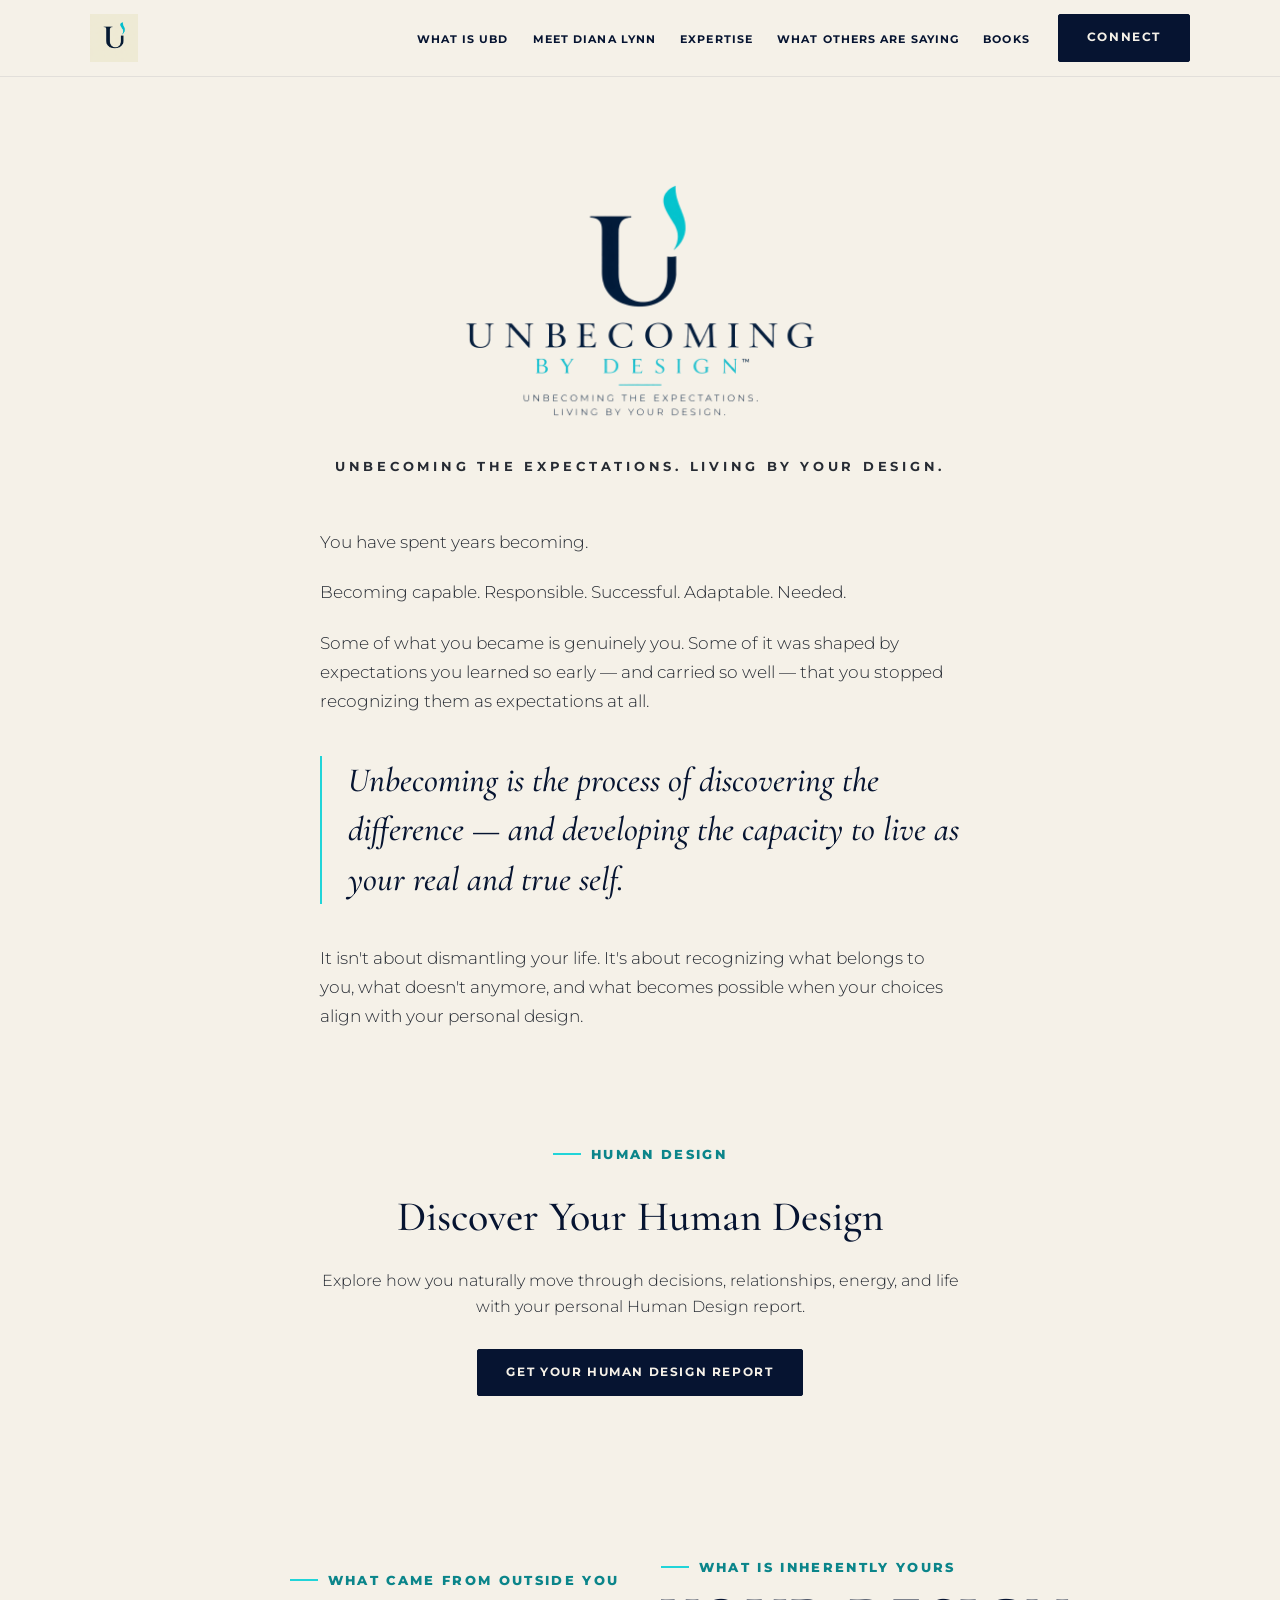
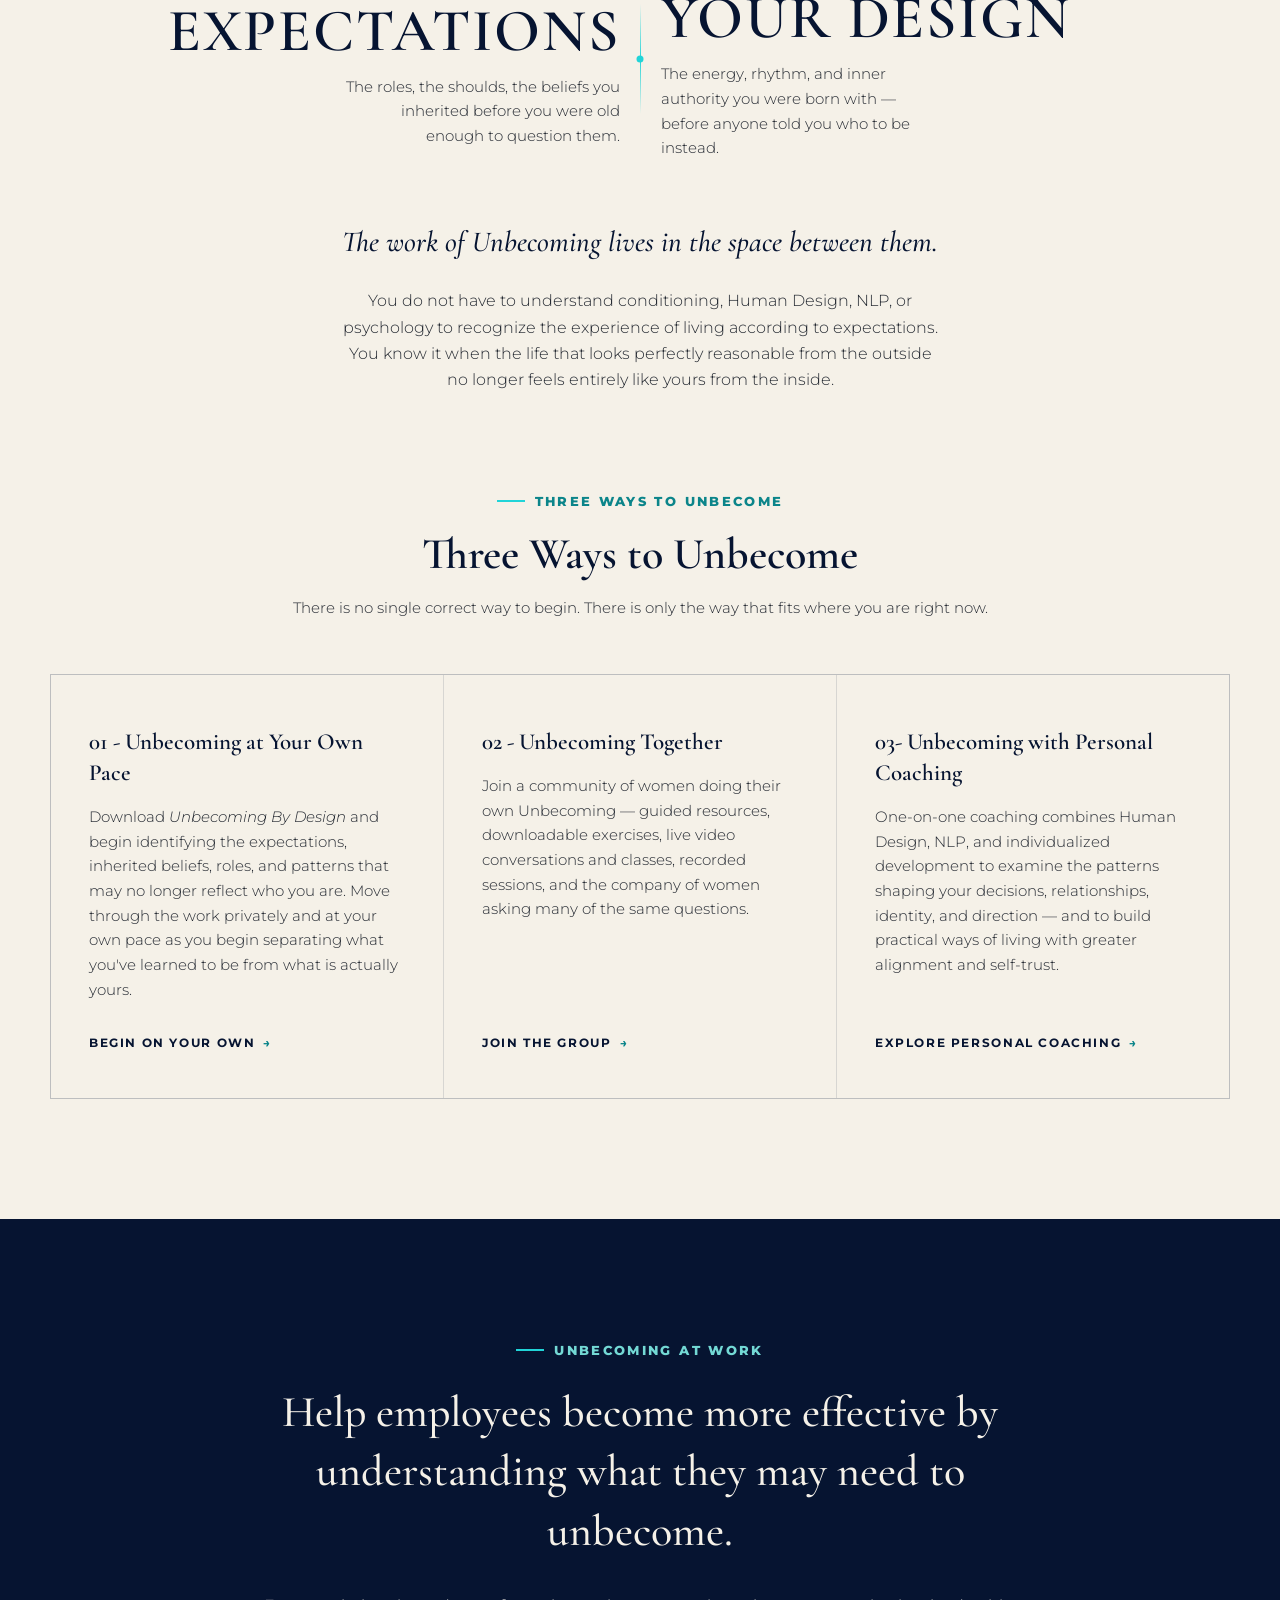
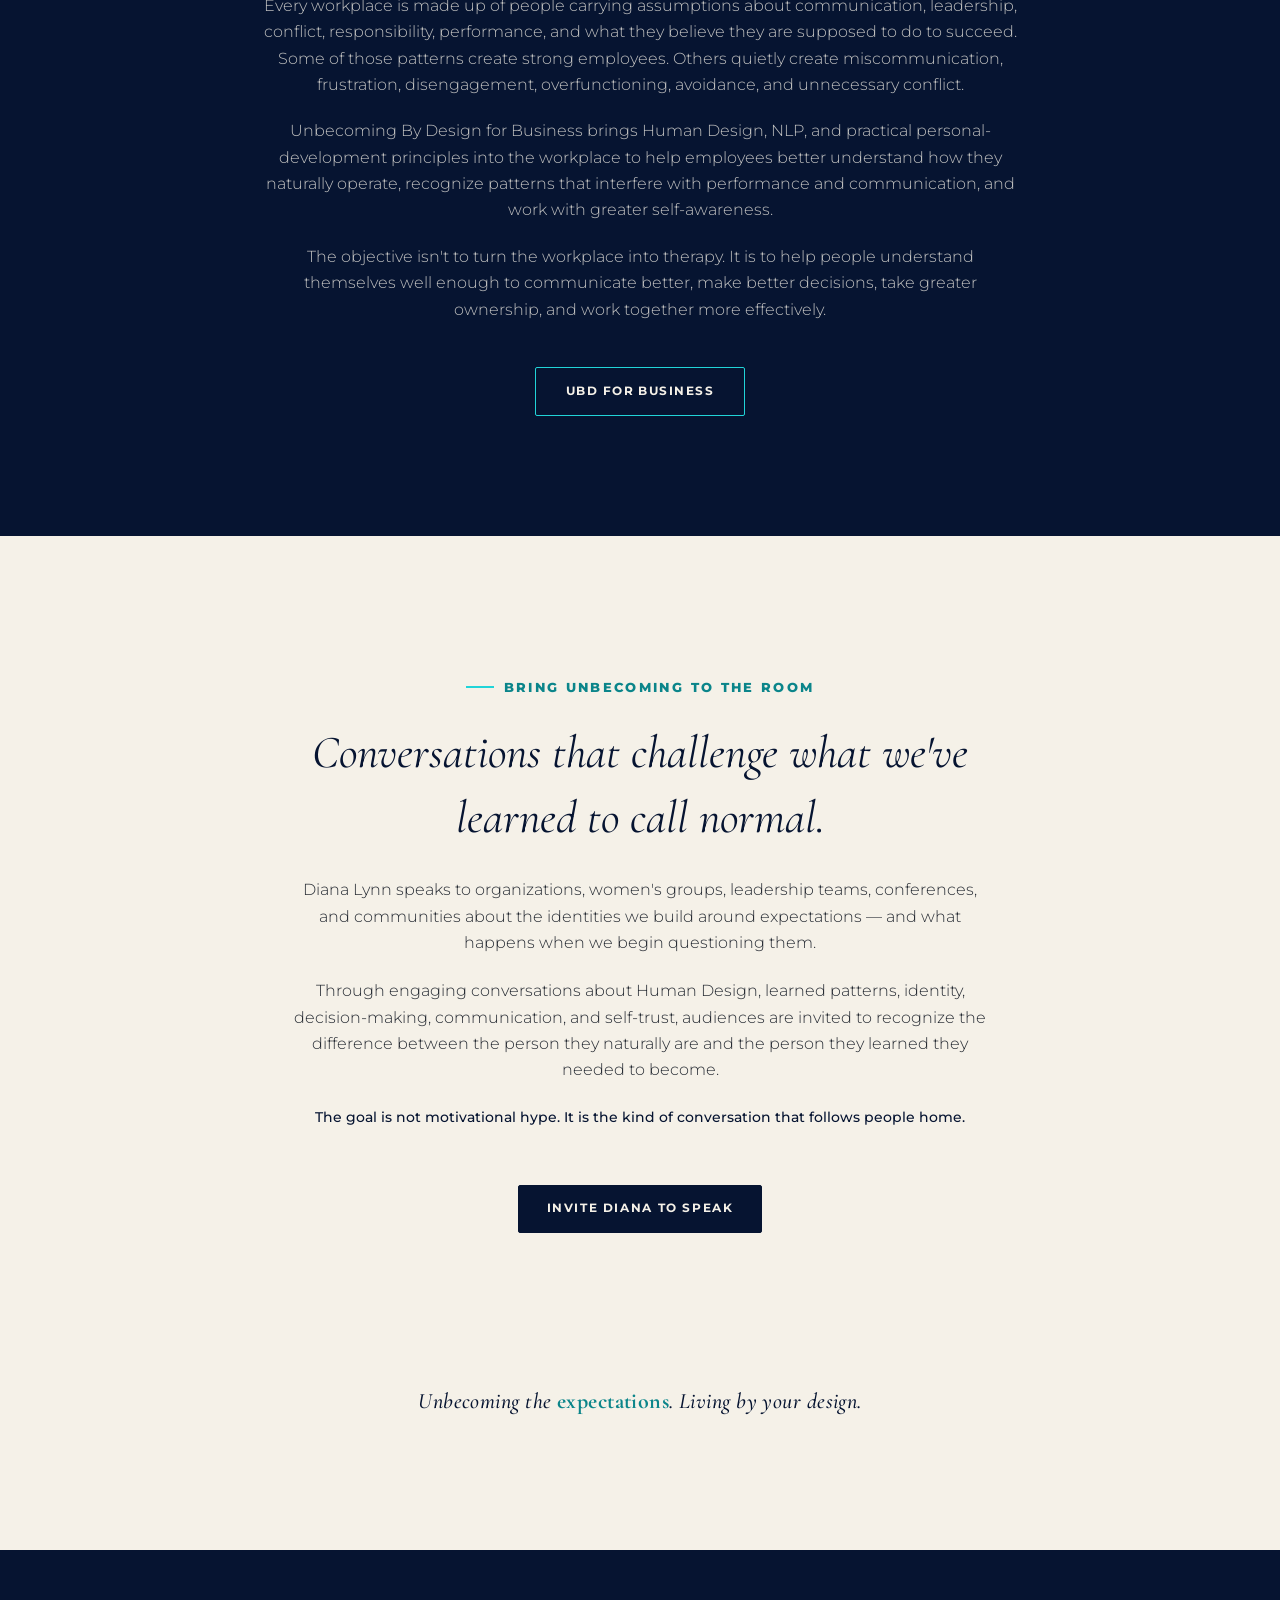
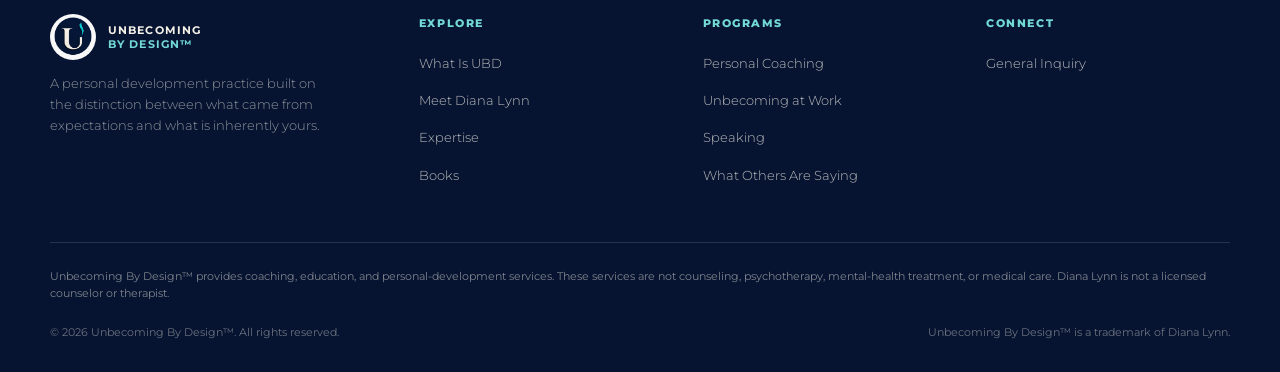
==== index.html @ a5076549 "Add Human Design report link to homepage" ====
<!DOCTYPE html>
<html lang="en">
<head>
<meta charset="UTF-8">
<meta name="viewport" content="width=device-width, initial-scale=1.0">
<title>Unbecoming By Design™ | Unbecoming the expectations. Living by your design.</title>
<meta name="description" content="Unbecoming By Design™ — personal development for women ready to distinguish what came from expectations and what is inherently theirs, through Human Design, NLP, and IFS-informed coaching with Diana Lynn.">
<link rel="preconnect" href="https://fonts.googleapis.com">
<link rel="preconnect" href="https://fonts.gstatic.com" crossorigin>
<link href="https://fonts.googleapis.com/css2?family=Montserrat:ital,wght@0,200;0,300;0,400;0,500;0,600;0,700;0,800;1,300;1,400&family=Cormorant+Garamond:ital,wght@0,300;0,400;0,500;0,600;1,400&display=swap" rel="stylesheet">
<link rel="icon" type="image/png" href="assets/UBDFAVICON02.png">
<link rel="stylesheet" href="assets/styles.css">
<style>
  .hero{padding:100px 40px 90px;text-align:center;}
  .hero-lockup{display:inline-block;margin-bottom:50px;}
  .hero-lockup img{width:clamp(240px,30vw,380px);margin:0 auto;}
  .hero-lockup .sub{
    margin-top:26px;font-size:12.5px;font-weight:700;letter-spacing:0.3em;
    text-transform:uppercase;color:var(--graphite);
  }
  .hero-copy{max-width:640px;margin:0 auto;text-align:left;}
  .hero-copy p{font-size:17px;font-weight:300;color:var(--graphite);margin-bottom:22px;}
  .hero-copy .emphasis{
    font-family:var(--serif);font-size:clamp(25px,3.4vw,34px);font-weight:500;font-style:italic;
    color:var(--navy);line-height:1.45;margin:40px 0;position:relative;
    padding-left:26px;border-left:2px solid var(--aqua);
  }

  .contrast{padding:90px 40px 40px;}
  .contrast-grid{
    max-width:var(--max);margin:0 auto;display:grid;
    grid-template-columns:1fr auto 1fr;align-items:center;
  }
  .contrast-col{padding:0 20px;}
  .contrast-col:first-child{text-align:right;}
  .contrast-col .eyebrow{margin-bottom:10px;}
  .contrast-col:first-child .eyebrow{justify-content:flex-end;}
  .contrast-col h3{
    font-family:var(--serif);font-size:clamp(34px,4.8vw,60px);font-weight:600;
    letter-spacing:0.03em;line-height:1;margin-bottom:14px;
  }
  .contrast-col p{font-size:14.5px;font-weight:300;color:var(--graphite);max-width:280px;}
  .contrast-col:first-child p{margin-left:auto;}
  .contrast-thread{
    width:1px;height:110px;background:linear-gradient(to bottom, transparent, var(--aqua), transparent);
    margin:0 auto;position:relative;transform:scaleY(0);transform-origin:center;
    transition:transform 1.1s cubic-bezier(.22,.9,.3,1);
  }
  .contrast-thread.in-view{transform:scaleY(1);}
  .contrast-thread::before{
    content:'';position:absolute;top:50%;left:50%;width:7px;height:7px;border-radius:50%;
    background:var(--aqua);transform:translate(-50%,-50%);opacity:0;transition:opacity .6s ease .8s;
  }
  .contrast-thread.in-view::before{opacity:1;}
  .bridge{max-width:600px;margin:56px auto 0;text-align:center;}
  .bridge p.lead{
    font-family:var(--serif);font-style:italic;font-size:clamp(22px,2.8vw,29px);font-weight:500;
    color:var(--navy);margin-bottom:22px;
  }
  .bridge p{font-size:15.5px;font-weight:300;color:var(--graphite);}

  .ways{padding:56px 40px 40px;}
  .cards{
    max-width:var(--max);margin:0 auto;display:grid;grid-template-columns:repeat(3,1fr);
    gap:1px;background:rgba(6,20,49,0.12);border:1px solid rgba(6,20,49,0.12);
  }
  .card{background:var(--ivory);padding:52px 38px 44px;display:flex;flex-direction:column;transition:background .4s ease;}
  .card:hover{background:#efe9dc;}
  .card .num{font-size:12px;font-weight:700;letter-spacing:0.14em;color:var(--aqua-text);margin-bottom:26px;}
  .card h3{font-family:var(--serif);font-size:23px;font-weight:600;margin-bottom:16px;line-height:1.35;}
  .card p{font-size:14.5px;font-weight:300;color:var(--graphite);margin-bottom:32px;flex-grow:1;}
  .card-cta{font-size:11.5px;font-weight:700;letter-spacing:0.14em;text-transform:uppercase;display:inline-flex;align-items:center;gap:8px;color:var(--navy);}
  .card-cta .arrow{transition:transform .3s ease;color:var(--aqua-text);}
  .card:hover .card-cta .arrow{transform:translateX(6px);}

  .feature{background:var(--navy);color:var(--ivory);padding:120px 40px;margin-top:100px;}
  .feature-inner{max-width:760px;margin:0 auto;text-align:center;}
  .feature .eyebrow{justify-content:center;margin-bottom:22px;color:var(--aqua-soft);}
  .feature h2{font-family:var(--serif);font-size:clamp(28px,4vw,44px);font-weight:500;line-height:1.35;margin-bottom:32px;}
  .feature p{font-size:15.5px;font-weight:300;color:rgba(245,241,232,0.78);margin-bottom:20px;}
  .feature .cta-line{margin-top:44px;}

  .speaking{padding:140px 40px 150px;text-align:center;}
  .speaking-inner{max-width:700px;margin:0 auto;}
  .speaking .eyebrow{justify-content:center;margin-bottom:22px;}
  .speaking h2{font-family:var(--serif);font-size:clamp(30px,4.4vw,46px);font-weight:400;font-style:italic;line-height:1.4;margin-bottom:28px;}
  .speaking p{font-size:15.5px;font-weight:300;color:var(--graphite);margin-bottom:22px;}
  .speaking .signature{margin-top:22px;font-size:14px;font-weight:500;color:var(--navy);}
  .speaking .btn-connect{margin-top:34px;display:inline-flex;}

  .closing{padding:0 40px 130px;text-align:center;}
  .closing p{
    font-family:var(--serif);font-style:italic;font-size:clamp(18px,2.2vw,22px);
    font-weight:500;letter-spacing:0.02em;color:var(--navy);
  }
  .closing p span{color:var(--aqua-text);font-weight:700;font-style:normal;}

  @media (max-width:760px){
    .hero{padding:64px 22px 54px;}
    .hero-lockup{margin-bottom:34px;}
    .hero-lockup img{width:min(78vw,300px);}
    .hero-lockup .sub{font-size:10.5px;letter-spacing:.2em;line-height:1.6;}
    .hero-copy{max-width:100%;}
    .hero-copy p{font-size:15.5px;}
    .hero-copy .emphasis{font-size:25px;margin:30px 0;padding-left:18px;}
    .contrast{padding:58px 22px 24px;}
    .contrast-grid{grid-template-columns:1fr;gap:30px;}
    .contrast-col,.contrast-col:first-child{text-align:center;padding:0;}
    .contrast-col:first-child .eyebrow,.contrast-col .eyebrow{justify-content:center;}
    .contrast-col p,.contrast-col:first-child p{margin-left:auto;margin-right:auto;}
    .contrast-thread{display:none;}
    .bridge{margin-top:36px;}
    .ways{padding:48px 20px 20px;}
    .cards{grid-template-columns:1fr;gap:1px;}
    .card{padding:38px 26px 34px;}
    .card h3{font-size:22px;}
    .feature{padding:72px 24px;margin-top:62px;}
    .speaking{padding:76px 24px 86px;}
    .closing{padding:0 24px 80px;}
  }
</style>
</head>
<body>

<header class="site">
  <div class="nav-inner">
    <a href="index.html" class="brandmark" aria-label="Unbecoming By Design home">
      <img src="assets/ULOGO05.png" alt="Unbecoming By Design™">
    </a>
    <nav class="primary" aria-label="Primary">
      <ul>
        <li><a href="whatisUBD.html" data-page="whatisUBD.html">What Is UBD</a></li>
        <li><a href="meetdianalynn.html" data-page="meetdianalynn.html">Meet Diana Lynn</a></li>
        <li><a href="expertise.html" data-page="expertise.html">Expertise</a></li>
        <li><a href="whatothersaresaying.html" data-page="whatothersaresaying.html">What Others Are Saying</a></li>
        <li><a href="books.html" data-page="books.html">Books</a></li>
      </ul>
      <a href="connect.html?type=General" class="btn-connect">Connect</a>
    </nav>
    <button class="menu-toggle" aria-label="Open menu"><span></span><span></span><span></span></button>
  </div>
</header>

<main>

  <section class="hero">
    <div class="hero-lockup">
      <img src="assets/UBDTOP001.png" alt="Unbecoming By Design™">
      <div class="sub">Unbecoming the expectations. Living by your design.</div>
    </div>

    <div class="hero-copy reveal">
      <p>You have spent years becoming.</p>
      <p>Becoming capable. Responsible. Successful. Adaptable. Needed.</p>
      <p>Some of what you became is genuinely you. Some of it was shaped by expectations you learned so early — and carried so well — that you stopped recognizing them as expectations at all.</p>
      <p class="emphasis">Unbecoming is the process of discovering the difference — and developing the capacity to live as your real and true self.</p>
      <p>It isn't about dismantling your life. It's about recognizing what belongs to you, what doesn't anymore, and what becomes possible when your choices align with your personal design.</p>
    </div>
  </section>

  <section class="hd-invite reveal" style="max-width:860px;margin:0 auto 70px;padding:0 40px;text-align:center;">
    <span class="eyebrow" style="justify-content:center;margin-bottom:16px;">Human Design</span>
    <h2 style="font-family:var(--serif);font-size:clamp(28px,4vw,42px);font-weight:500;margin-bottom:16px;">Discover Your Human Design</h2>
    <p style="max-width:650px;margin:0 auto 28px;font-size:15.5px;font-weight:300;color:var(--graphite);">Explore how you naturally move through decisions, relationships, energy, and life with your personal Human Design report.</p>
    <a href="humandesign.html" class="btn-connect">Get Your Human Design Report</a>
  </section>

  <section class="contrast" id="what-is-ubd">
    <div class="contrast-grid">
      <div class="contrast-col reveal">
        <span class="eyebrow">What came from outside you</span>
        <h3>EXPECTATIONS</h3>
        <p>The roles, the shoulds, the beliefs you inherited before you were old enough to question them.</p>
      </div>
      <div class="contrast-thread" id="thread"></div>
      <div class="contrast-col reveal">
        <span class="eyebrow">What is inherently yours</span>
        <h3>YOUR DESIGN</h3>
        <p>The energy, rhythm, and inner authority you were born with — before anyone told you who to be instead.</p>
      </div>
    </div>

    <div class="bridge reveal">
      <p class="lead">The work of Unbecoming lives in the space between them.</p>
      <p>You do not have to understand conditioning, Human Design, NLP, or psychology to recognize the experience of living according to expectations. You know it when the life that looks perfectly reasonable from the outside no longer feels entirely like yours from the inside.</p>
    </div>
  </section>

  <section class="ways" id="ways">
    <div class="section-head reveal">
      <span class="eyebrow" style="justify-content:center;margin-bottom:16px;">Three Ways to Unbecome</span>
      <h2>Three Ways to Unbecome</h2>
      <p>There is no single correct way to begin. There is only the way that fits where you are right now.</p>
    </div>

    <div class="cards reveal">
      <div class="card">
        <h3>01 - Unbecoming at Your Own Pace</h3>
        <p>Download <em>Unbecoming By Design</em> and begin identifying the expectations, inherited beliefs, roles, and patterns that may no longer reflect who you are. Move through the work privately and at your own pace as you begin separating what you've learned to be from what is actually yours.</p>
        <a href="connect.html?type=Personal&interest=01%20-%20Unbecome%20at%20Your%20Own%20Pace" class="card-cta">Begin On Your Own <span class="arrow">→</span></a>
      </div>
      <div class="card">
        <h3>02 - Unbecoming Together</h3>
        <p>Join a community of women doing their own Unbecoming — guided resources, downloadable exercises, live video conversations and classes, recorded sessions, and the company of women asking many of the same questions.</p>
        <a href="connect.html?type=Personal&interest=02%20-%20Unbecome%20Together" class="card-cta">Join The Group <span class="arrow">→</span></a>
      </div>
      <div class="card">
        <h3>03- Unbecoming with Personal Coaching</h3>
        <p>One-on-one coaching combines Human Design, NLP, and individualized development to examine the patterns shaping your decisions, relationships, identity, and direction — and to build practical ways of living with greater alignment and self-trust.</p>
        <a href="connect.html?type=Personal&interest=03%20-%20Unbecome%20with%20Personal%20Coaching" class="card-cta">Explore Personal Coaching <span class="arrow">→</span></a>
      </div>
    </div>
  </section>

  <section class="feature" id="business" style="margin-top:80px;">
    <div class="feature-inner reveal">
      <span class="eyebrow">Unbecoming At Work</span>
      <h2>Help employees become more effective by understanding what they may need to unbecome.</h2>
      <p>Every workplace is made up of people carrying assumptions about communication, leadership, conflict, responsibility, performance, and what they believe they are supposed to do to succeed. Some of those patterns create strong employees. Others quietly create miscommunication, frustration, disengagement, overfunctioning, avoidance, and unnecessary conflict.</p>
      <p>Unbecoming By Design for Business brings Human Design, NLP, and practical personal-development principles into the workplace to help employees better understand how they naturally operate, recognize patterns that interfere with performance and communication, and work with greater self-awareness.</p>
      <p>The objective isn't to turn the workplace into therapy. It is to help people understand themselves well enough to communicate better, make better decisions, take greater ownership, and work together more effectively.</p>
      <div class="cta-line">
        <a href="unbecomingatwork.html" class="btn-outline">UBD For Business</a>
      </div>
    </div>
  </section>

  <section class="speaking" id="speaking">
    <div class="speaking-inner reveal">
      <span class="eyebrow">Bring Unbecoming To The Room</span>
      <h2>Conversations that challenge what we've learned to call normal.</h2>
      <p>Diana Lynn speaks to organizations, women's groups, leadership teams, conferences, and communities about the identities we build around expectations — and what happens when we begin questioning them.</p>
      <p>Through engaging conversations about Human Design, learned patterns, identity, decision-making, communication, and self-trust, audiences are invited to recognize the difference between the person they naturally are and the person they learned they needed to become.</p>
      <p class="signature">The goal is not motivational hype. It is the kind of conversation that follows people home.</p>
      <a href="connect.html?type=Speaking&interest=Unbecoming%20Speaking%20Engagements" class="btn-connect">Invite Diana To Speak</a>
    </div>
  </section>

  <div class="closing reveal">
    <p>Unbecoming the <span>expectations</span>. Living by your design.</p>
  </div>

</main>

<footer class="site">
  <div class="footer-inner">
    <div>
      <div class="footer-brand-mark">
        <img src="assets/UBDFAVICON02.png" alt="">
        <span class="type">UNBECOMING<br><span class="accent">BY DESIGN™</span></span>
      </div>
      <p class="footer-tagline">A personal development practice built on the distinction between what came from expectations and what is inherently yours.</p>
    </div>
    <div class="footer-col">
      <h4>Explore</h4>
      <ul>
        <li><a href="whatisUBD.html">What Is UBD</a></li>
        <li><a href="meetdianalynn.html">Meet Diana Lynn</a></li>
        <li><a href="expertise.html">Expertise</a></li>
        <li><a href="books.html">Books</a></li>
      </ul>
    </div>
    <div class="footer-col">
      <h4>Programs</h4>
      <ul>
        <li><a href="connect.html?type=Personal&interest=03%20-%20Unbecome%20with%20Personal%20Coaching">Personal Coaching</a></li>
        <li><a href="unbecomingatwork.html">Unbecoming at Work</a></li>
        <li><a href="connect.html?type=Speaking&interest=Unbecoming%20Speaking%20Engagements">Speaking</a></li>
        <li><a href="whatothersaresaying.html">What Others Are Saying</a></li>
      </ul>
    </div>
    <div class="footer-col">
      <h4>Connect</h4>
      <ul>
        <li><a href="connect.html?type=General">General Inquiry</a></li>
      </ul>
    </div>
  </div>
  <div class="disclaimer">
    Unbecoming By Design™ provides coaching, education, and personal-development services. These services are not counseling, psychotherapy, mental-health treatment, or medical care. Diana Lynn is not a licensed counselor or therapist.
  </div>
  <div class="footer-bottom">
    <span>© 2026 Unbecoming By Design™. All rights reserved.</span>
    <span>Unbecoming By Design™ is a trademark of Diana Lynn.</span>
  </div>
</footer>

<script src="assets/site.js"></script>
</body>
</html>
---- assets/styles.css ----
:root{
  --ivory:#F5F1E8;
  --navy:#061431;
  --aqua:#21D4D8;
  --aqua-soft:#73D9D5;
  --aqua-text:#0B858A;
  --purple:#FF06FE;
  --graphite:#262B33;
  --white:#FFFFFF;
  --sans:'Montserrat',sans-serif;
  --serif:'Cormorant Garamond',Georgia,serif;
  --max:1180px;
}
*{box-sizing:border-box;margin:0;padding:0}
html{scroll-behavior:smooth}
body{background:var(--ivory);color:var(--navy);font-family:var(--sans);font-weight:400;line-height:1.7;-webkit-font-smoothing:antialiased;overflow-x:hidden}
a{color:inherit;text-decoration:none}
ul{list-style:none}
img{max-width:100%;display:block}
button,input,select,textarea{font:inherit}
::selection{background:var(--aqua);color:var(--navy)}
a:focus-visible,button:focus-visible,input:focus-visible,select:focus-visible,textarea:focus-visible{outline:2px solid var(--aqua);outline-offset:3px}

/* Header */
header.site{position:sticky;top:0;z-index:100;background:rgba(245,241,232,.94);backdrop-filter:blur(10px);border-bottom:1px solid rgba(6,20,49,.08)}
.nav-inner{max-width:var(--max);margin:0 auto;padding:14px 40px;display:flex;align-items:center;justify-content:space-between;gap:26px}
.brandmark{display:inline-flex;align-items:center;flex:0 0 auto}
.brandmark img{width:48px;height:48px;object-fit:contain}
.brandmark .type{font-size:10px;font-weight:700;letter-spacing:.12em;line-height:1.35;color:var(--navy)}
.brandmark .accent{color:var(--aqua-text)}
nav.primary{display:flex;align-items:center;gap:28px;margin-left:auto}
nav.primary ul{display:flex;align-items:center;gap:24px}
nav.primary ul a{font-size:11px;font-weight:700;letter-spacing:.1em;text-transform:uppercase;position:relative;padding:6px 0;color:var(--navy)}
nav.primary ul a::after{content:'';position:absolute;left:0;bottom:0;width:0;height:1px;background:var(--aqua-text);transition:width .25s ease}
nav.primary ul a:hover::after,nav.primary ul a.active::after{width:100%}
.btn-connect,.submit-btn{display:inline-flex;align-items:center;justify-content:center;text-align:center;background:var(--navy);color:var(--ivory);border:1px solid var(--navy);font-size:11.5px;font-weight:700;letter-spacing:.14em;text-transform:uppercase;padding:13px 28px;min-height:46px;border-radius:2px;white-space:nowrap;transition:background .25s ease,color .25s ease,border-color .25s ease}
.btn-connect:hover,.submit-btn:hover{background:var(--ivory);color:var(--navy)}
.menu-toggle{display:none;flex-direction:column;gap:5px;background:none;border:0;cursor:pointer;padding:8px}
.menu-toggle span{width:24px;height:1px;background:var(--navy)}

/* Shared page structure */
main{min-height:60vh}
section{padding:90px 40px}
.page-hero{max-width:900px;margin:0 auto;padding:92px 40px 64px;text-align:center}
.page-hero h1{font-family:var(--serif);font-size:clamp(34px,5vw,58px);font-weight:500;line-height:1.15;color:var(--navy);margin-top:14px}
.lede{max-width:680px;margin:22px auto 0;font-size:16px;font-weight:300;color:var(--graphite)}
.eyebrow{display:flex;align-items:center;gap:10px;font-family:var(--sans);font-size:13px;font-weight:800;letter-spacing:.18em;text-transform:uppercase;color:var(--aqua-text)}
.eyebrow::before{content:'';display:inline-block;width:28px;height:2px;background:var(--aqua)}
.section-head{max-width:720px;margin:0 auto 54px;text-align:center}
.section-head .eyebrow{justify-content:center;margin-bottom:14px}
.section-head h2{font-family:var(--serif);font-size:clamp(30px,4vw,44px);font-weight:600;line-height:1.2;color:var(--navy);margin-bottom:14px}
.section-head p{font-size:15px;font-weight:300;color:var(--graphite)}
.pull-quote{max-width:780px;margin:0 auto;padding:30px 36px;border-left:2px solid var(--aqua);font-family:var(--serif);font-size:clamp(24px,3vw,34px);font-style:italic;line-height:1.4;color:var(--navy);text-align:center}
.pull-quote .mark{color:var(--aqua-text);font-weight:600}
.btn-outline-navy,.btn-outline{display:inline-flex;align-items:center;justify-content:center;text-align:center;border:1px solid var(--navy);color:var(--navy);background:transparent;font-size:11.5px;font-weight:700;letter-spacing:.13em;text-transform:uppercase;padding:14px 30px;border-radius:2px;transition:background .25s ease,color .25s ease,border-color .25s ease}
.btn-outline-navy:hover{background:var(--navy);color:var(--ivory)}
.btn-outline{border-color:var(--aqua);color:var(--ivory)}
.btn-outline:hover{background:var(--aqua);color:var(--navy)}
.reveal{opacity:0;transform:translateY(16px);transition:opacity .7s ease,transform .7s ease}
.reveal.in-view{opacity:1;transform:none}

/* Footer */
footer.site{background:var(--navy);color:rgba(245,241,232,.76);padding:64px 40px 30px}
.footer-inner{max-width:var(--max);margin:0 auto;display:grid;grid-template-columns:1.35fr 1fr 1fr 1fr;gap:40px;padding-bottom:44px;border-bottom:1px solid rgba(245,241,232,.14)}
.footer-brand-mark{display:flex;align-items:center;gap:12px;color:var(--ivory);font-size:11px;font-weight:700;letter-spacing:.1em;line-height:1.35}
.footer-brand-mark img{width:46px;height:46px;object-fit:contain;border-radius:50%}
.footer-brand-mark .accent{color:var(--aqua-soft)}
.footer-tagline{margin-top:14px;max-width:280px;font-size:12.5px;font-weight:300;color:rgba(245,241,232,.58);line-height:1.65}
.footer-col h4{font-size:11px;font-weight:800;letter-spacing:.14em;text-transform:uppercase;color:var(--aqua-soft);margin-bottom:16px}
.footer-col li{margin-bottom:10px}
.footer-col a{font-size:13px;font-weight:300;color:rgba(245,241,232,.76)}
.footer-col a:hover{color:var(--aqua-soft)}
.disclaimer{max-width:var(--max);margin:26px auto 0;padding-top:0;font-size:10.5px;line-height:1.6;color:rgba(245,241,232,.5)}
.footer-bottom{max-width:var(--max);margin:22px auto 0;display:flex;justify-content:space-between;gap:20px;flex-wrap:wrap;font-size:10.5px;color:rgba(245,241,232,.42)}

/* Mobile */
@media (max-width:980px){
  .nav-inner{padding:12px 24px}
  .brandmark img{width:44px;height:44px}
  nav.primary ul{display:none}
  .menu-toggle{display:flex}
  nav.primary{gap:12px}
  .footer-inner{grid-template-columns:1fr 1fr}
}
@media (max-width:700px){
  section{padding:62px 20px}
  .nav-inner{padding:10px 16px;gap:10px}
  .brandmark img{width:40px;height:40px}
  nav.primary{gap:8px}
  nav.primary>.btn-connect{padding:10px 14px;min-height:40px;font-size:10px;letter-spacing:.1em}
  .menu-toggle{padding:7px}
  .menu-toggle span{width:22px}
  .page-hero{padding:62px 20px 40px}
  .page-hero h1{font-size:clamp(30px,10vw,42px)}
  .lede{font-size:15px}
  .section-head{margin-bottom:38px}
  .section-head h2{font-size:clamp(28px,9vw,38px)}
  .pull-quote{padding:24px 18px;font-size:clamp(22px,7vw,29px)}
  .footer-inner{grid-template-columns:1fr;gap:28px}
  footer.site{padding:52px 20px 26px}
  .footer-bottom{flex-direction:column}
  .eyebrow{font-size:11.5px;letter-spacing:.12em}
  .btn-connect,.btn-outline-navy,.btn-outline,.submit-btn{min-height:44px}
}
@media (max-width:420px){
  nav.primary>.btn-connect{display:none}
  .page-hero h1{font-size:30px}
}
@media (prefers-reduced-motion:reduce){*{scroll-behavior:auto!important;transition:none!important}.reveal{opacity:1;transform:none}}
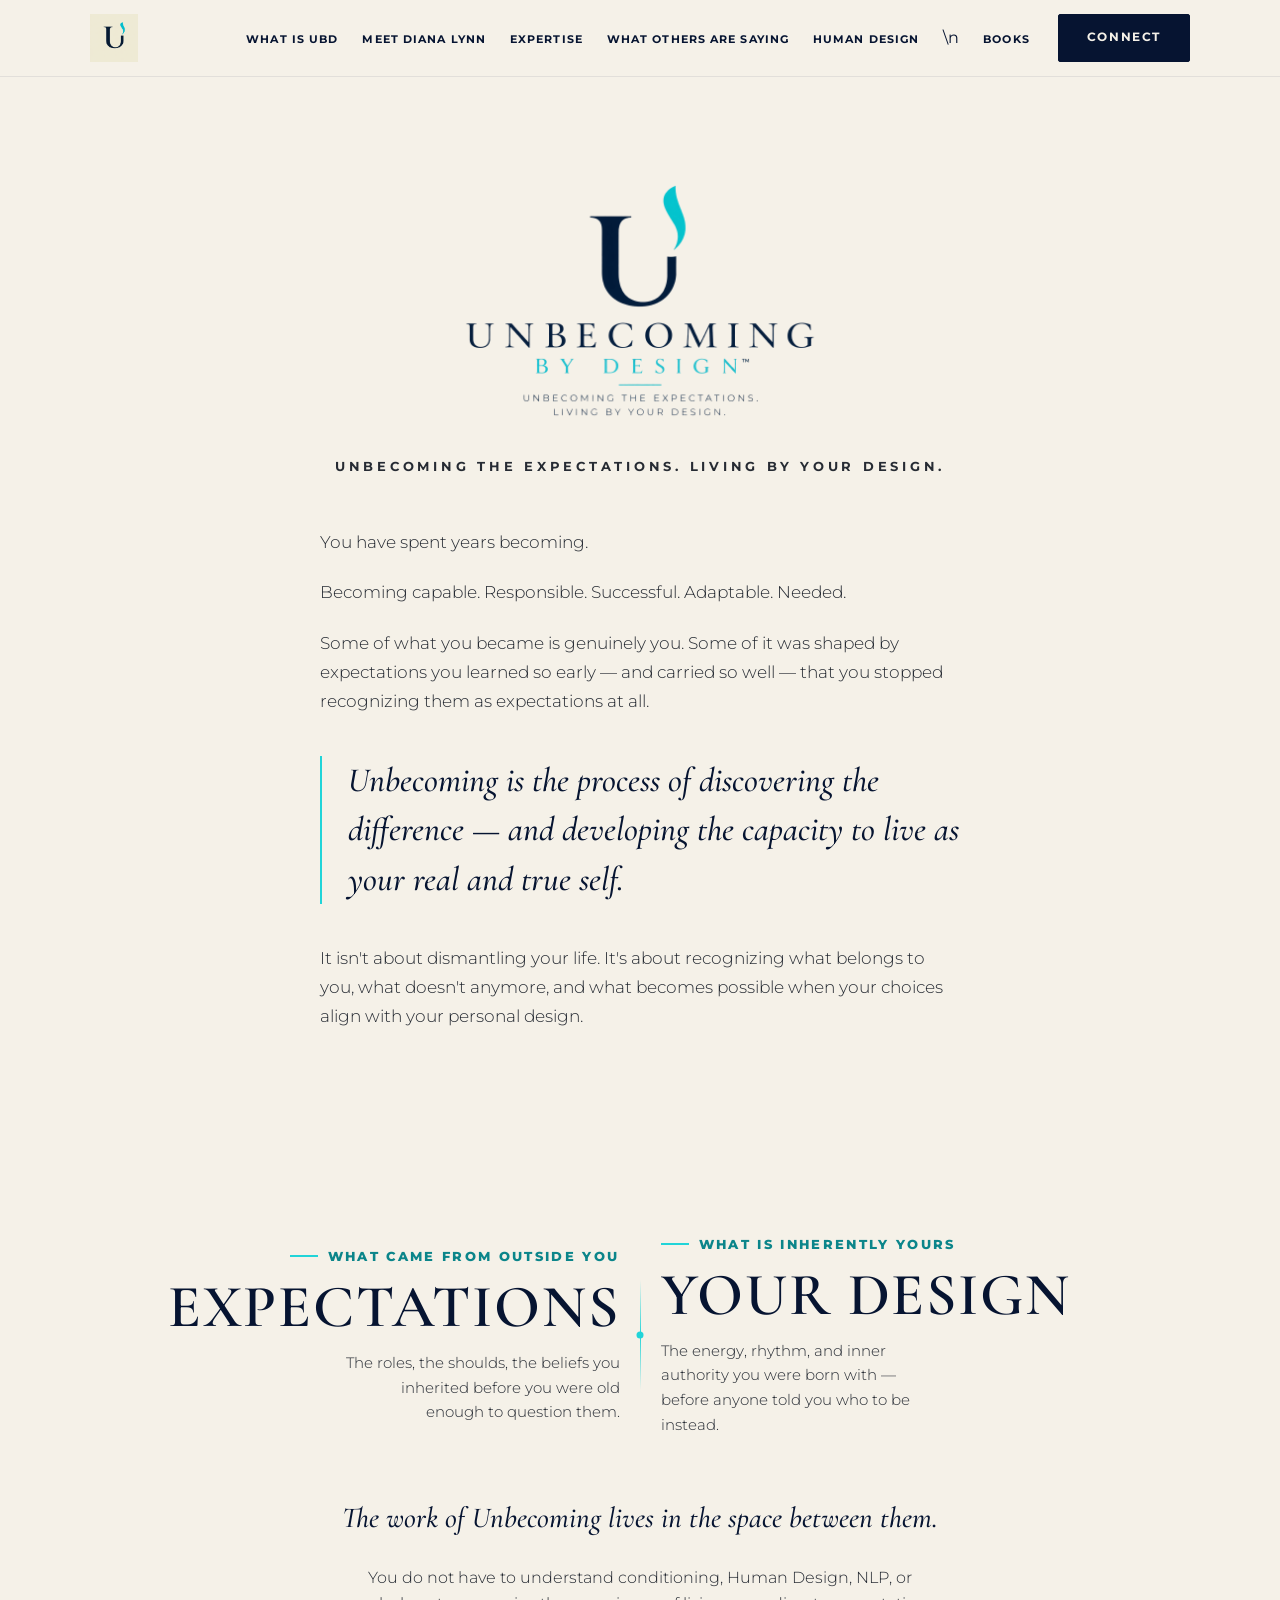
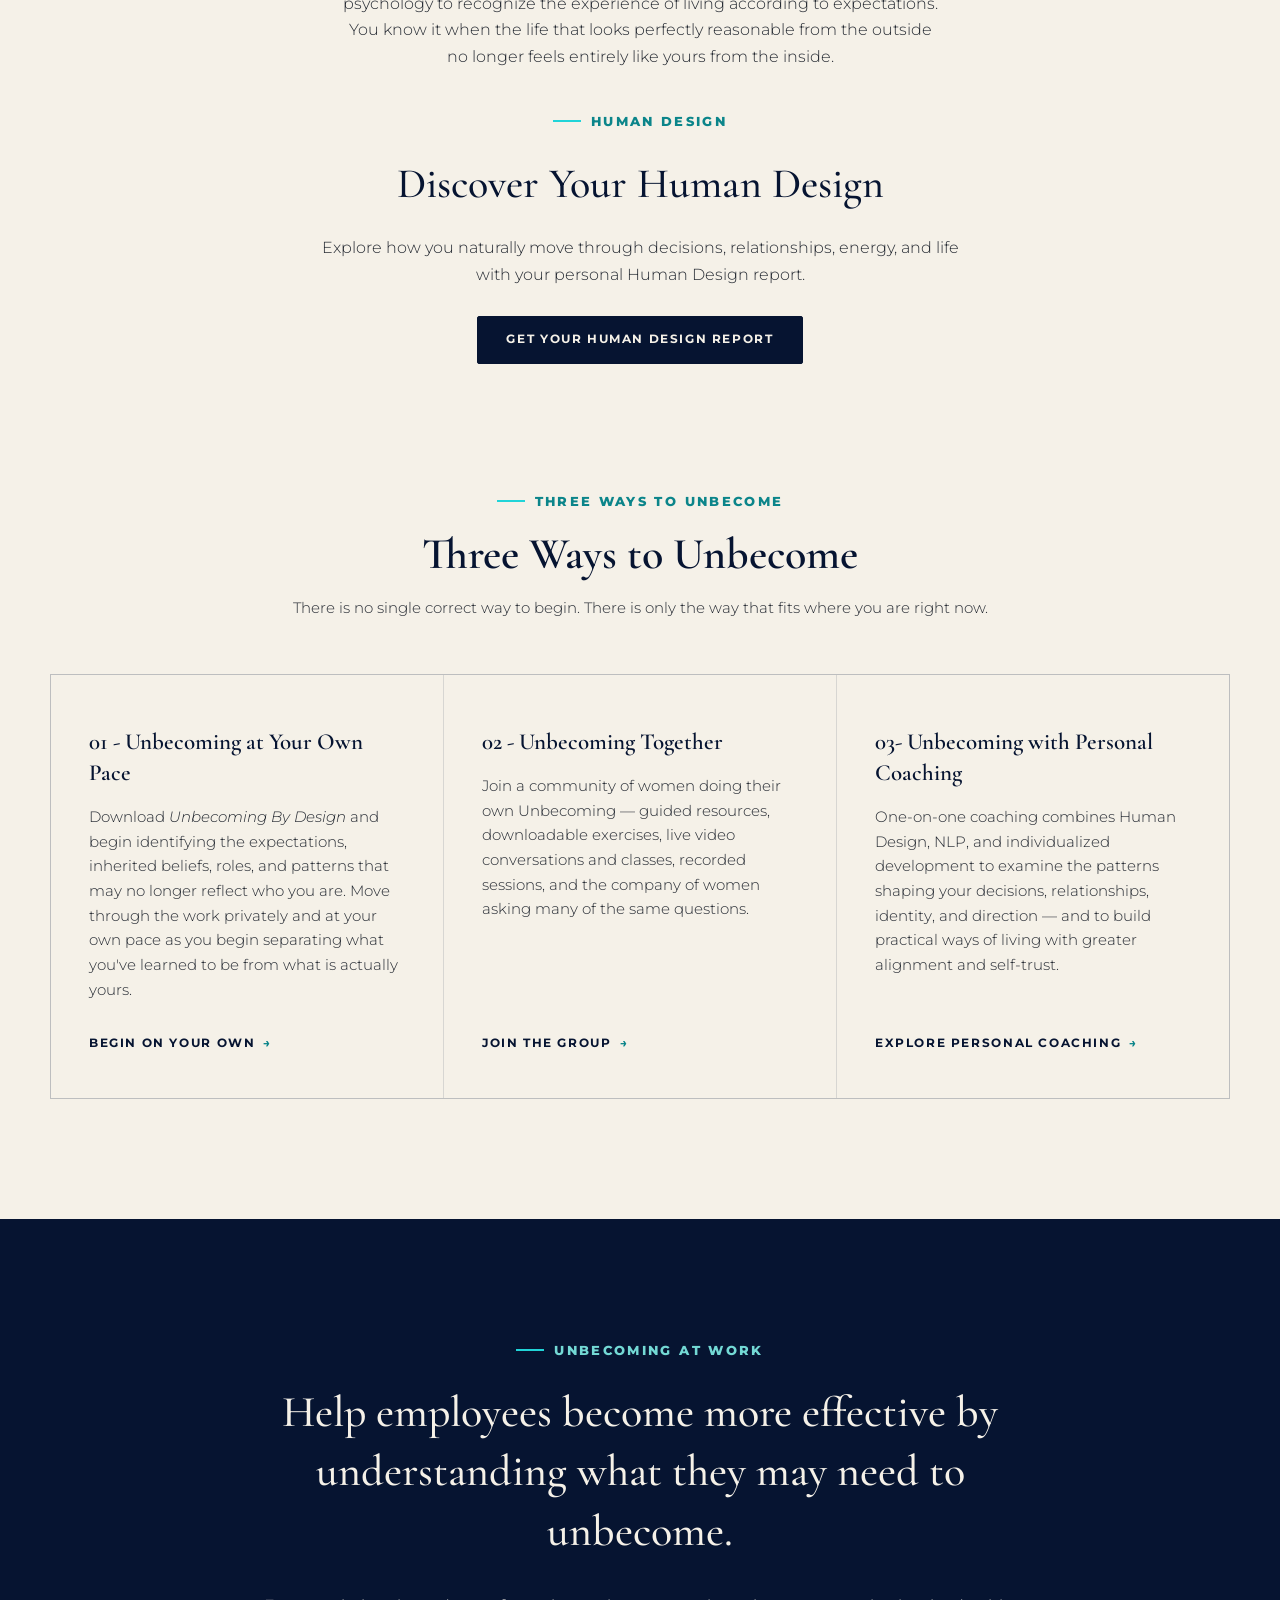
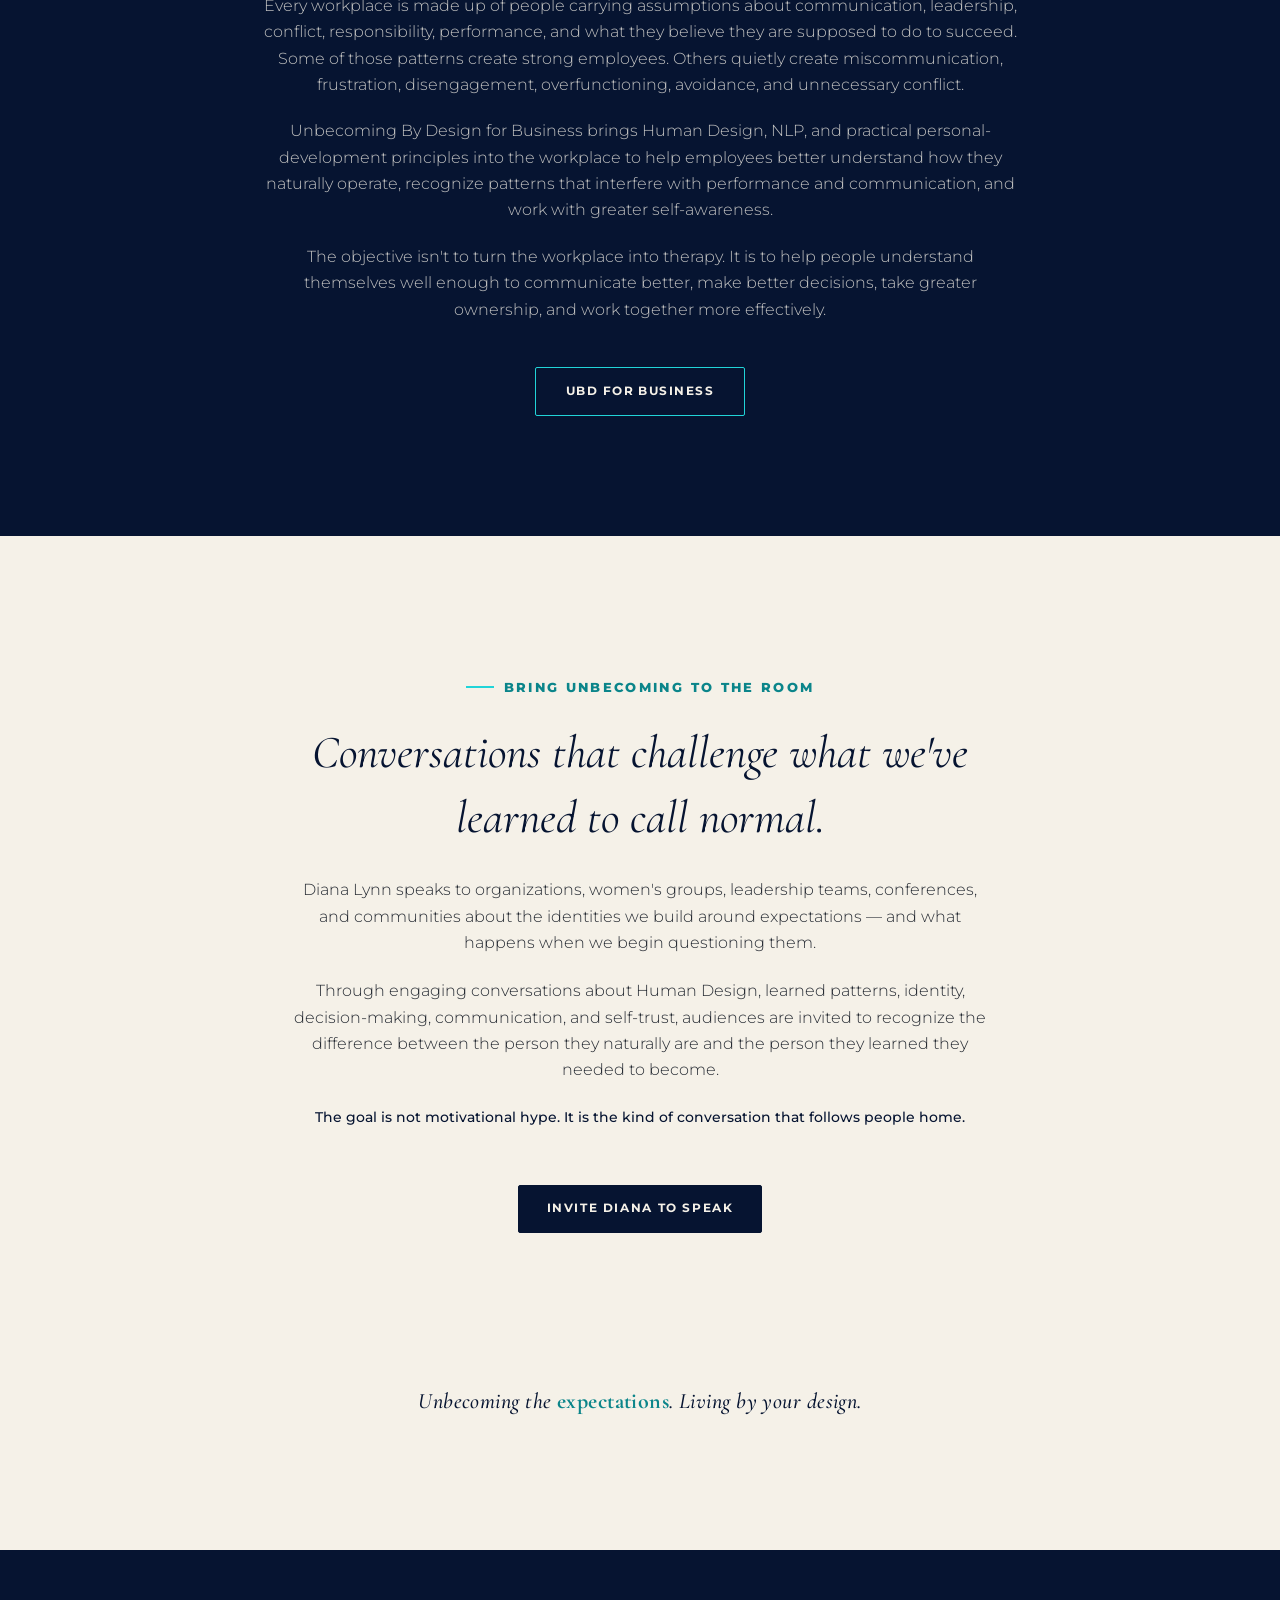
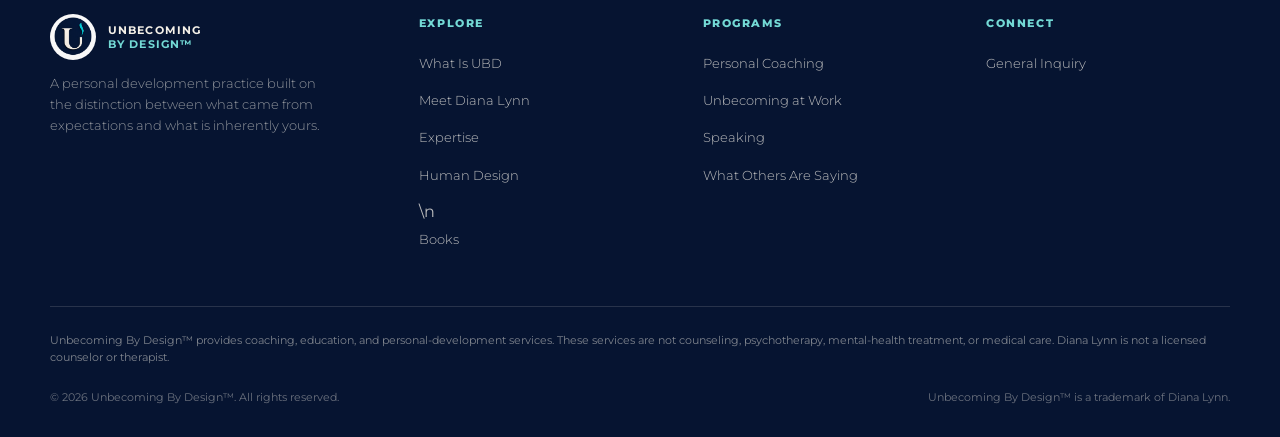
==== commit 3da7b736: "Move Human Design section and add navigation link" ====
--- a/index.html
+++ b/index.html
@@ -133,7 +133,7 @@
         <li><a href="meetdianalynn.html" data-page="meetdianalynn.html">Meet Diana Lynn</a></li>
         <li><a href="expertise.html" data-page="expertise.html">Expertise</a></li>
         <li><a href="whatothersaresaying.html" data-page="whatothersaresaying.html">What Others Are Saying</a></li>
-        <li><a href="books.html" data-page="books.html">Books</a></li>
+        <li><a href="humandesign.html" data-page="humandesign.html">Human Design</a></li>\n        <li><a href="books.html" data-page="books.html">Books</a></li>
       </ul>
       <a href="connect.html?type=General" class="btn-connect">Connect</a>
     </nav>
@@ -158,13 +158,6 @@
     </div>
   </section>
 
-  <section class="hd-invite reveal" style="max-width:860px;margin:0 auto 70px;padding:0 40px;text-align:center;">
-    <span class="eyebrow" style="justify-content:center;margin-bottom:16px;">Human Design</span>
-    <h2 style="font-family:var(--serif);font-size:clamp(28px,4vw,42px);font-weight:500;margin-bottom:16px;">Discover Your Human Design</h2>
-    <p style="max-width:650px;margin:0 auto 28px;font-size:15.5px;font-weight:300;color:var(--graphite);">Explore how you naturally move through decisions, relationships, energy, and life with your personal Human Design report.</p>
-    <a href="humandesign.html" class="btn-connect">Get Your Human Design Report</a>
-  </section>
-
   <section class="contrast" id="what-is-ubd">
     <div class="contrast-grid">
       <div class="contrast-col reveal">
@@ -184,6 +177,13 @@
       <p class="lead">The work of Unbecoming lives in the space between them.</p>
       <p>You do not have to understand conditioning, Human Design, NLP, or psychology to recognize the experience of living according to expectations. You know it when the life that looks perfectly reasonable from the outside no longer feels entirely like yours from the inside.</p>
     </div>
+  </section>
+
+  <section class="hd-invite reveal" style="max-width:860px;margin:0 auto 70px;padding:0 40px;text-align:center;">
+    <span class="eyebrow" style="justify-content:center;margin-bottom:16px;">Human Design</span>
+    <h2 style="font-family:var(--serif);font-size:clamp(28px,4vw,42px);font-weight:500;margin-bottom:16px;">Discover Your Human Design</h2>
+    <p style="max-width:650px;margin:0 auto 28px;font-size:15.5px;font-weight:300;color:var(--graphite);">Explore how you naturally move through decisions, relationships, energy, and life with your personal Human Design report.</p>
+    <a href="humandesign.html" class="btn-connect">Get Your Human Design Report</a>
   </section>
 
   <section class="ways" id="ways">
@@ -257,7 +257,7 @@
         <li><a href="whatisUBD.html">What Is UBD</a></li>
         <li><a href="meetdianalynn.html">Meet Diana Lynn</a></li>
         <li><a href="expertise.html">Expertise</a></li>
-        <li><a href="books.html">Books</a></li>
+        <li><a href="humandesign.html" data-page="humandesign.html">Human Design</a></li>\n        <li><a href="books.html">Books</a></li>
       </ul>
     </div>
     <div class="footer-col">
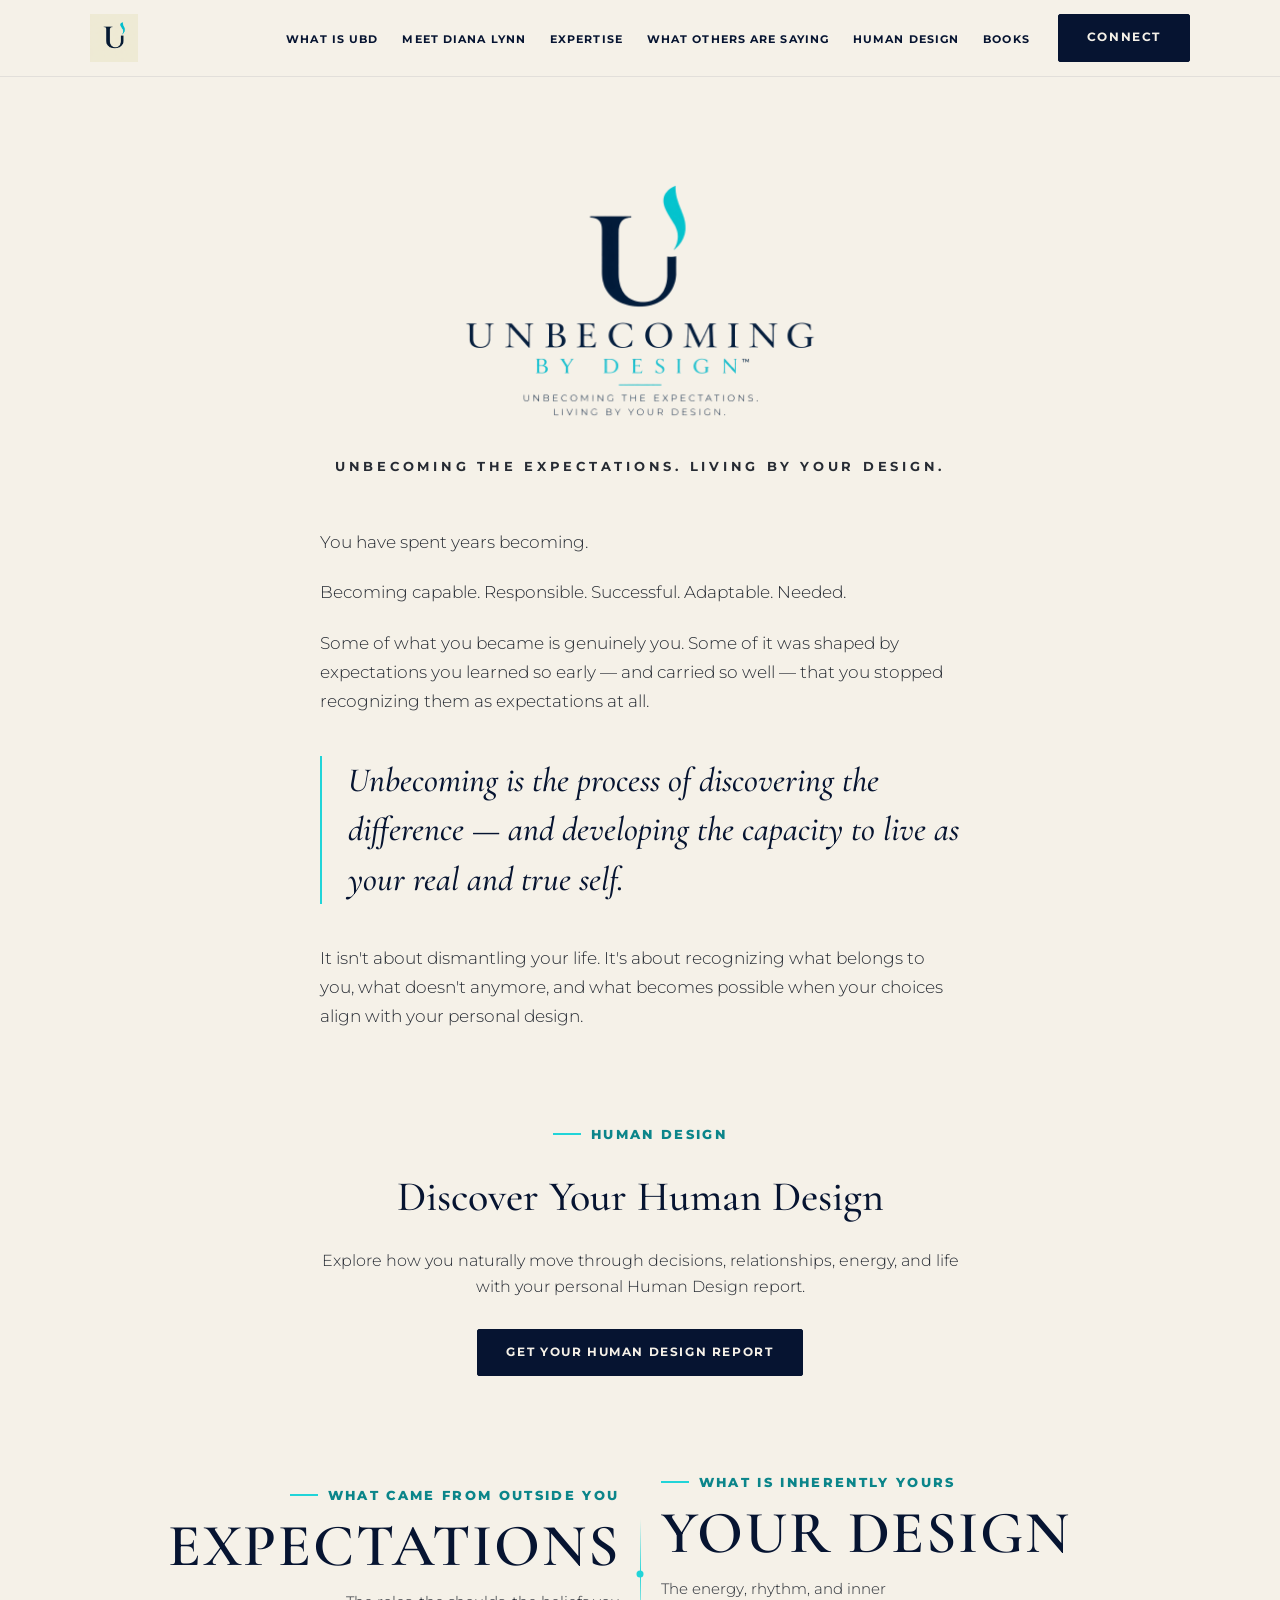
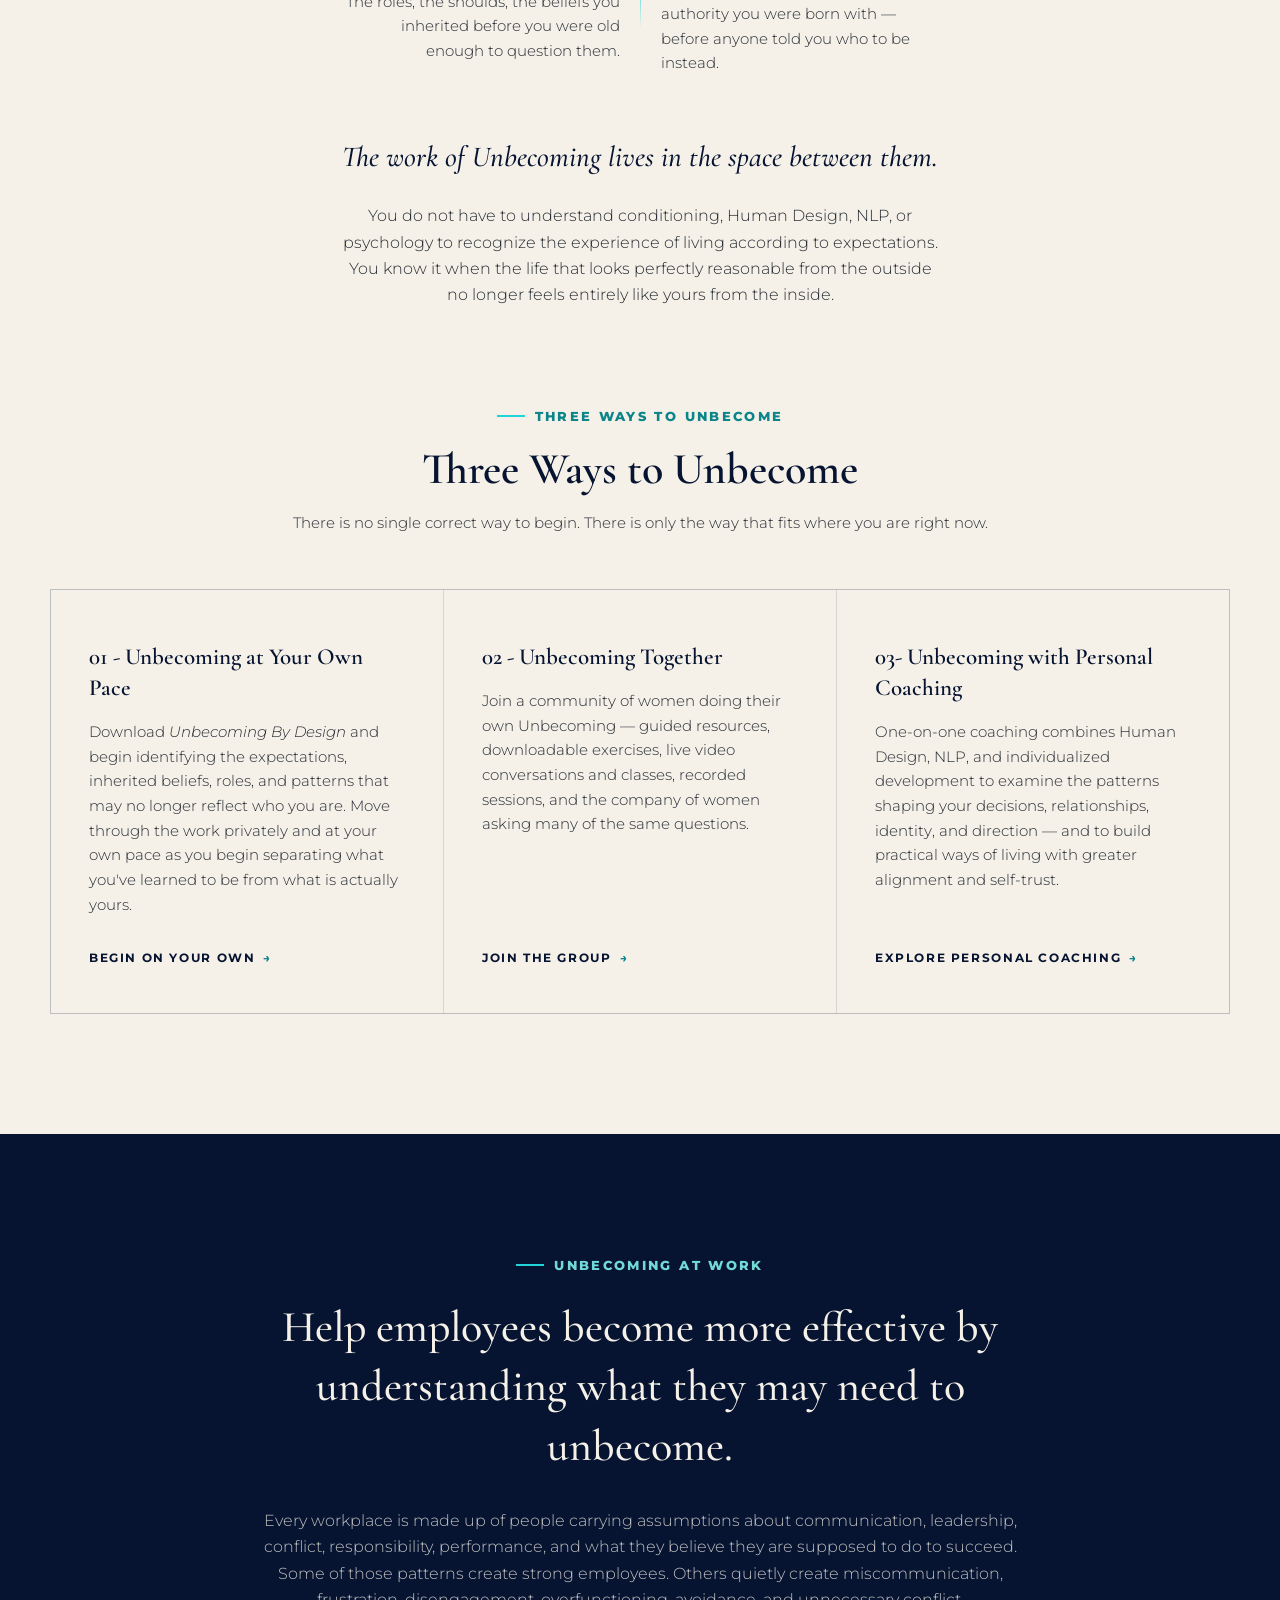
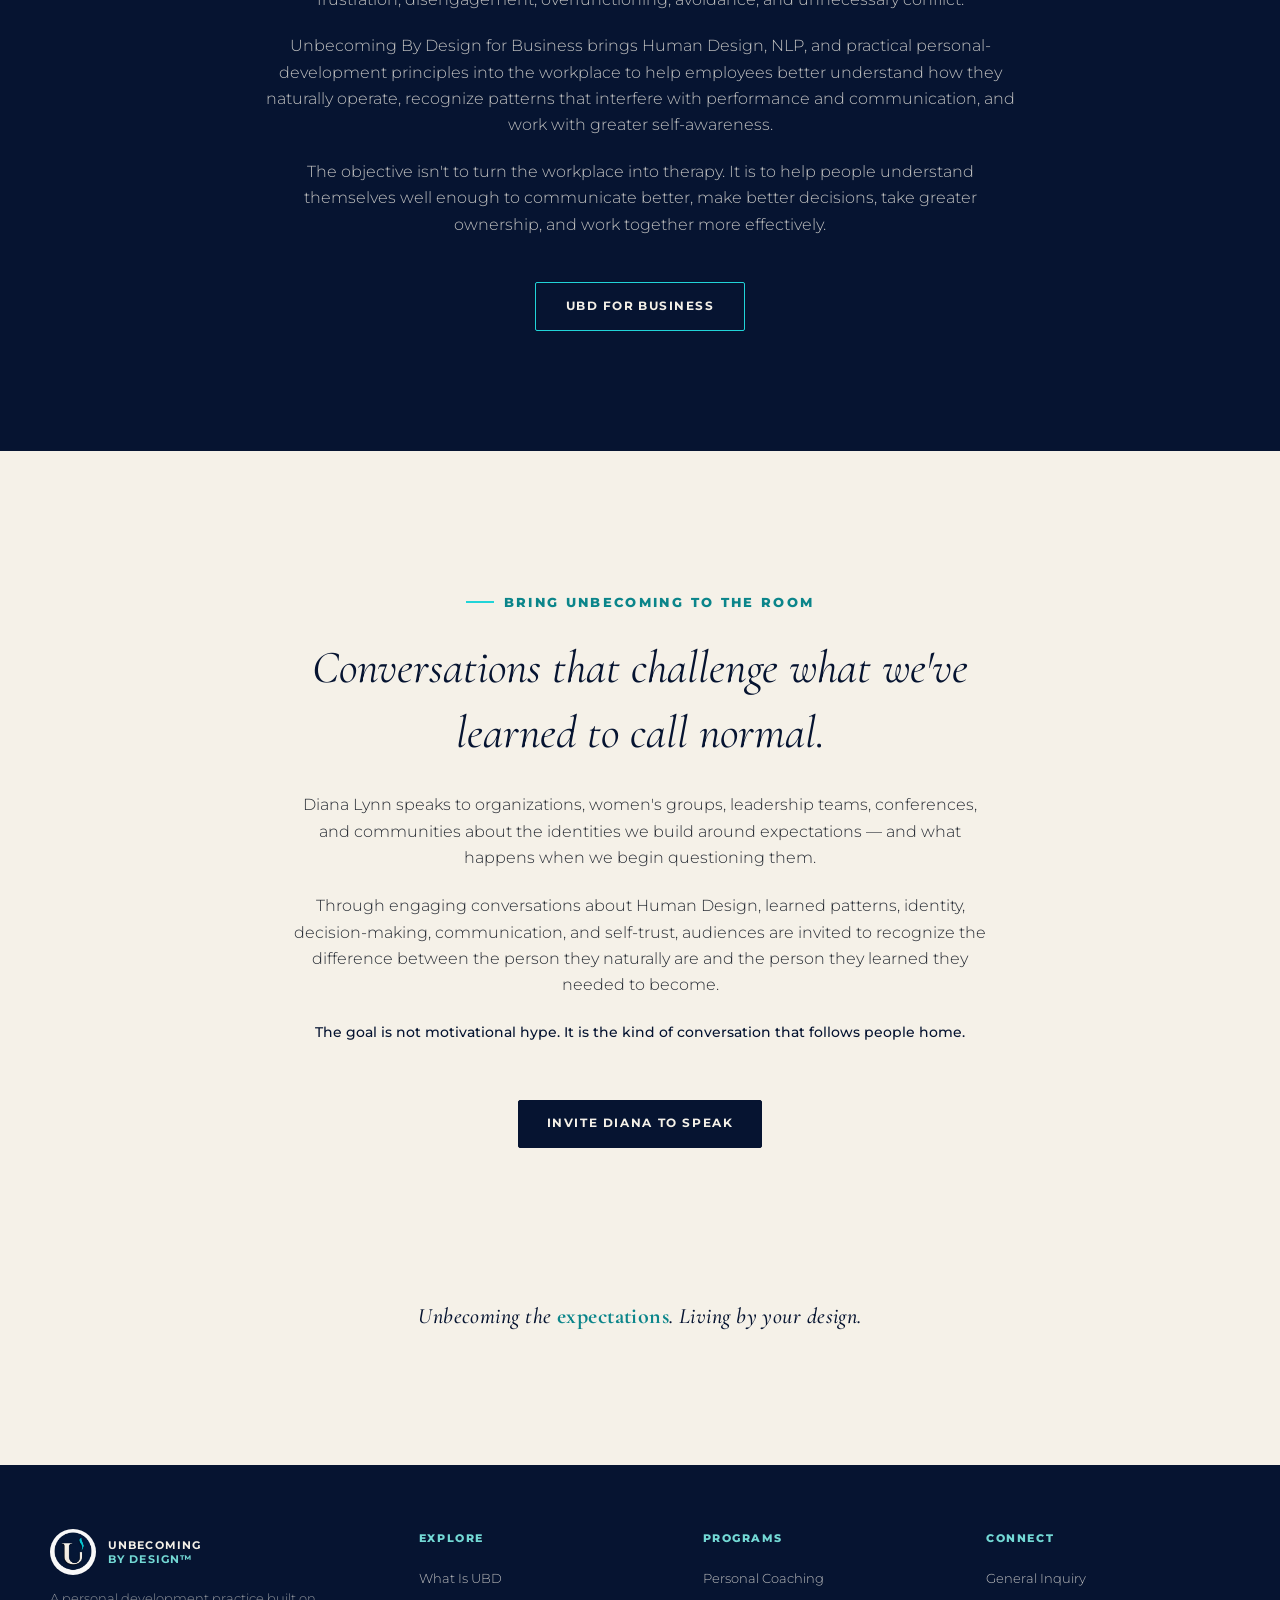
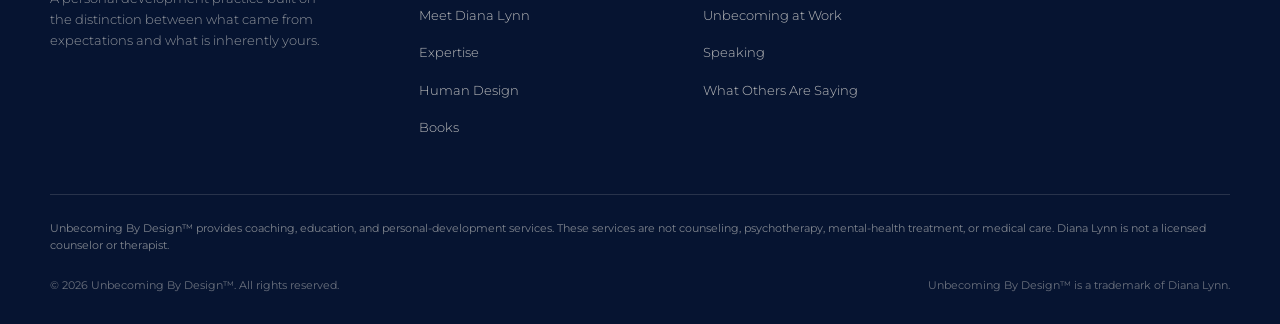
==== commit 4b1b9b00: "Fix Human Design navigation and homepage spacing" ====
--- a/index.html
+++ b/index.html
@@ -11,7 +11,7 @@
 <link rel="icon" type="image/png" href="assets/UBDFAVICON02.png">
 <link rel="stylesheet" href="assets/styles.css">
 <style>
-  .hero{padding:100px 40px 90px;text-align:center;}
+  .hero{padding:100px 40px 60px;text-align:center;}
   .hero-lockup{display:inline-block;margin-bottom:50px;}
   .hero-lockup img{width:clamp(240px,30vw,380px);margin:0 auto;}
   .hero-lockup .sub{
@@ -26,7 +26,7 @@
     padding-left:26px;border-left:2px solid var(--aqua);
   }
 
-  .contrast{padding:90px 40px 40px;}
+  .contrast{padding:55px 40px 40px;}
   .contrast-grid{
     max-width:var(--max);margin:0 auto;display:grid;
     grid-template-columns:1fr auto 1fr;align-items:center;
@@ -133,7 +133,8 @@
         <li><a href="meetdianalynn.html" data-page="meetdianalynn.html">Meet Diana Lynn</a></li>
         <li><a href="expertise.html" data-page="expertise.html">Expertise</a></li>
         <li><a href="whatothersaresaying.html" data-page="whatothersaresaying.html">What Others Are Saying</a></li>
-        <li><a href="humandesign.html" data-page="humandesign.html">Human Design</a></li>\n        <li><a href="books.html" data-page="books.html">Books</a></li>
+        <li><a href="humandesign.html" data-page="humandesign.html">Human Design</a></li>
+        <li><a href="books.html" data-page="books.html">Books</a></li>
       </ul>
       <a href="connect.html?type=General" class="btn-connect">Connect</a>
     </nav>
@@ -158,6 +159,13 @@
     </div>
   </section>
 
+  <section class="hd-invite reveal" style="max-width:860px;margin:0 auto 20px;padding:10px 40px 20px;text-align:center;">
+    <span class="eyebrow" style="justify-content:center;margin-bottom:16px;">Human Design</span>
+    <h2 style="font-family:var(--serif);font-size:clamp(28px,4vw,42px);font-weight:500;margin-bottom:16px;">Discover Your Human Design</h2>
+    <p style="max-width:650px;margin:0 auto 28px;font-size:15.5px;font-weight:300;color:var(--graphite);">Explore how you naturally move through decisions, relationships, energy, and life with your personal Human Design report.</p>
+    <a href="humandesign.html" class="btn-connect">Get Your Human Design Report</a>
+  </section>
+
   <section class="contrast" id="what-is-ubd">
     <div class="contrast-grid">
       <div class="contrast-col reveal">
@@ -177,13 +185,6 @@
       <p class="lead">The work of Unbecoming lives in the space between them.</p>
       <p>You do not have to understand conditioning, Human Design, NLP, or psychology to recognize the experience of living according to expectations. You know it when the life that looks perfectly reasonable from the outside no longer feels entirely like yours from the inside.</p>
     </div>
-  </section>
-
-  <section class="hd-invite reveal" style="max-width:860px;margin:0 auto 70px;padding:0 40px;text-align:center;">
-    <span class="eyebrow" style="justify-content:center;margin-bottom:16px;">Human Design</span>
-    <h2 style="font-family:var(--serif);font-size:clamp(28px,4vw,42px);font-weight:500;margin-bottom:16px;">Discover Your Human Design</h2>
-    <p style="max-width:650px;margin:0 auto 28px;font-size:15.5px;font-weight:300;color:var(--graphite);">Explore how you naturally move through decisions, relationships, energy, and life with your personal Human Design report.</p>
-    <a href="humandesign.html" class="btn-connect">Get Your Human Design Report</a>
   </section>
 
   <section class="ways" id="ways">
@@ -257,7 +258,8 @@
         <li><a href="whatisUBD.html">What Is UBD</a></li>
         <li><a href="meetdianalynn.html">Meet Diana Lynn</a></li>
         <li><a href="expertise.html">Expertise</a></li>
-        <li><a href="humandesign.html" data-page="humandesign.html">Human Design</a></li>\n        <li><a href="books.html">Books</a></li>
+        <li><a href="humandesign.html" data-page="humandesign.html">Human Design</a></li>
+        <li><a href="books.html">Books</a></li>
       </ul>
     </div>
     <div class="footer-col">
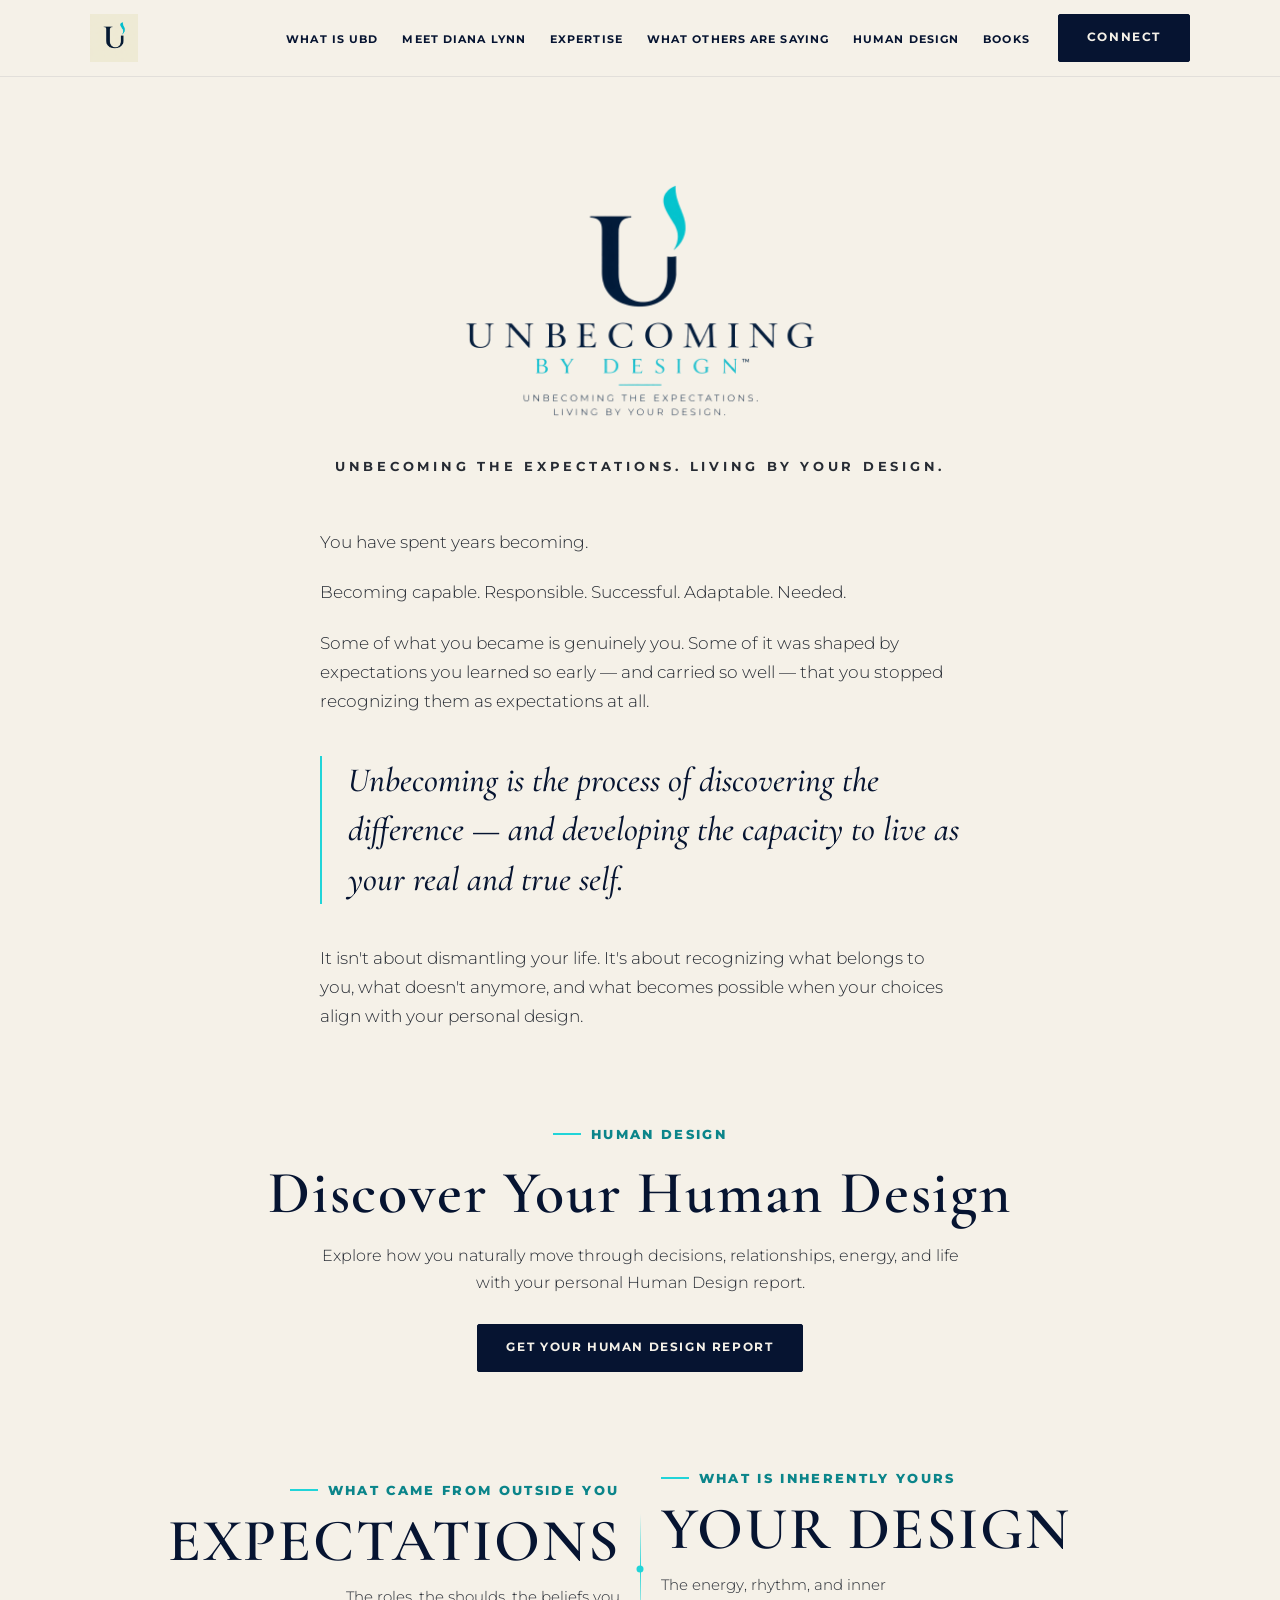
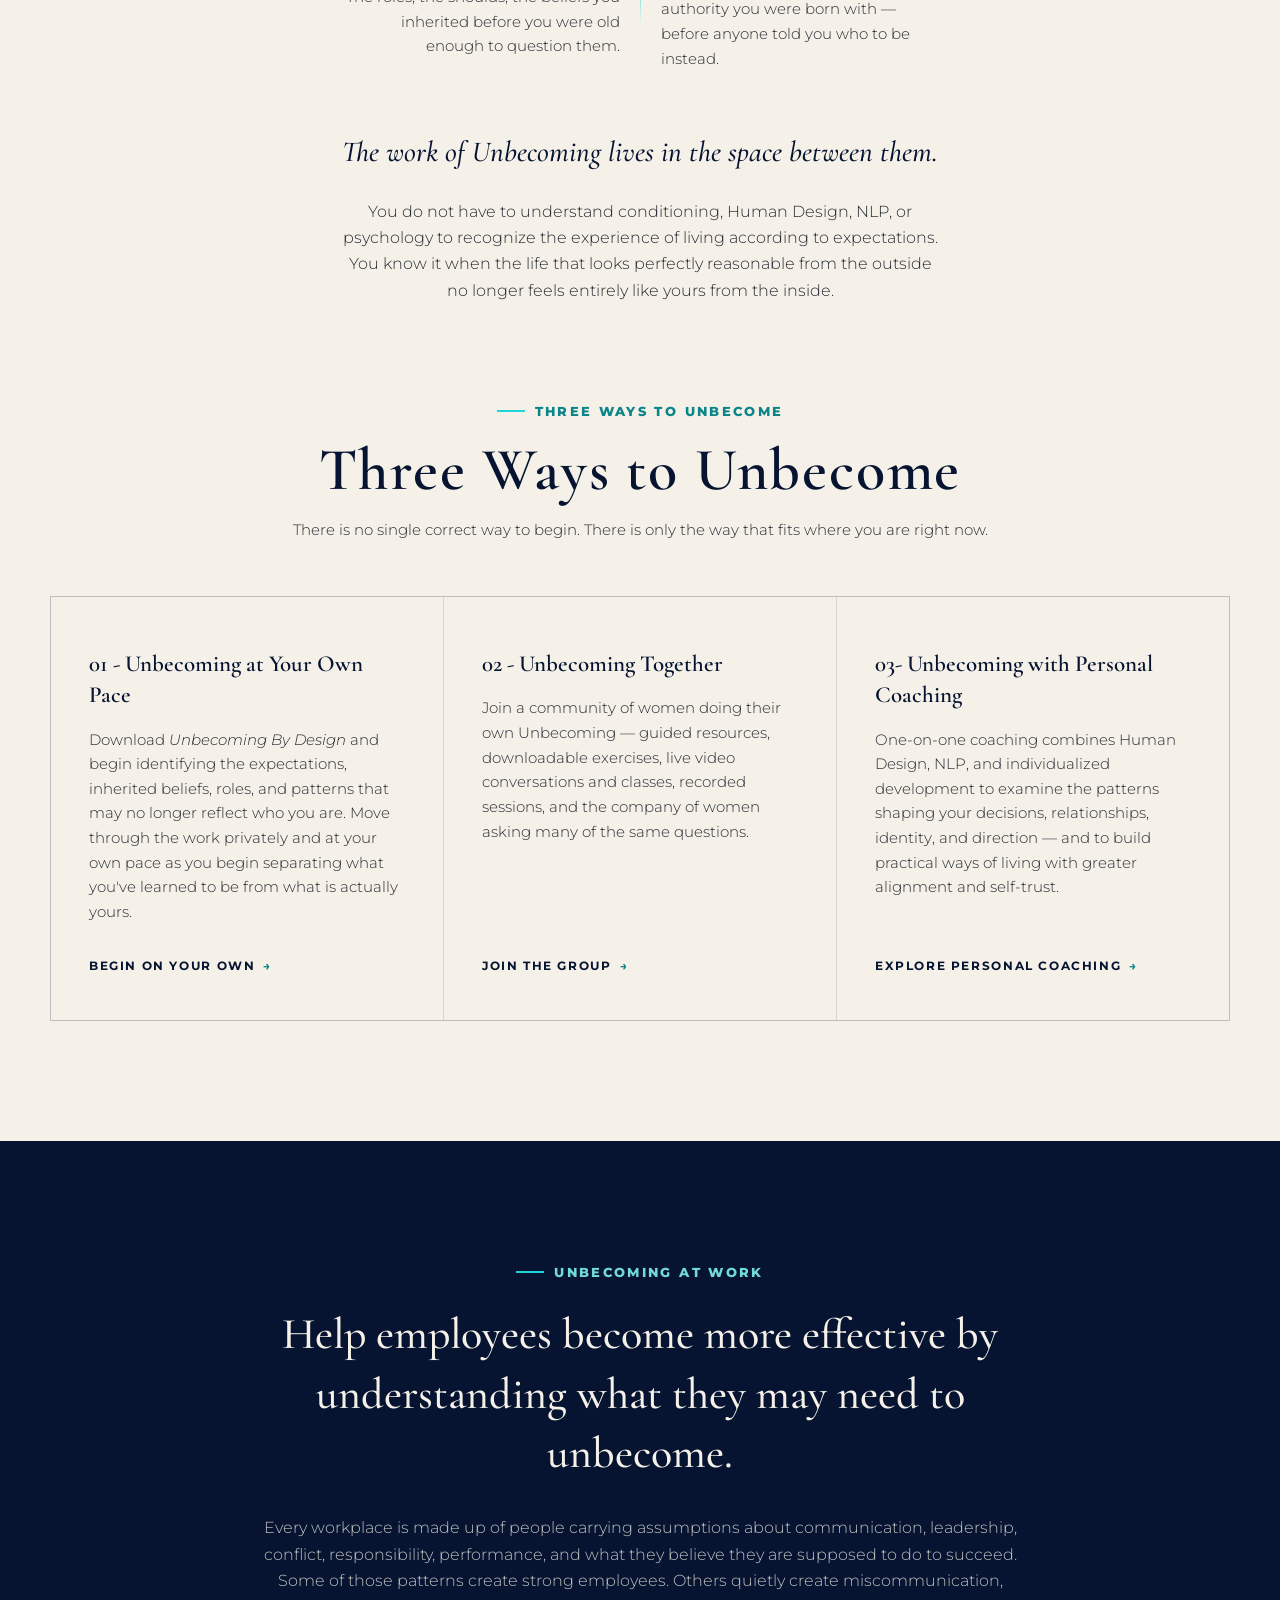
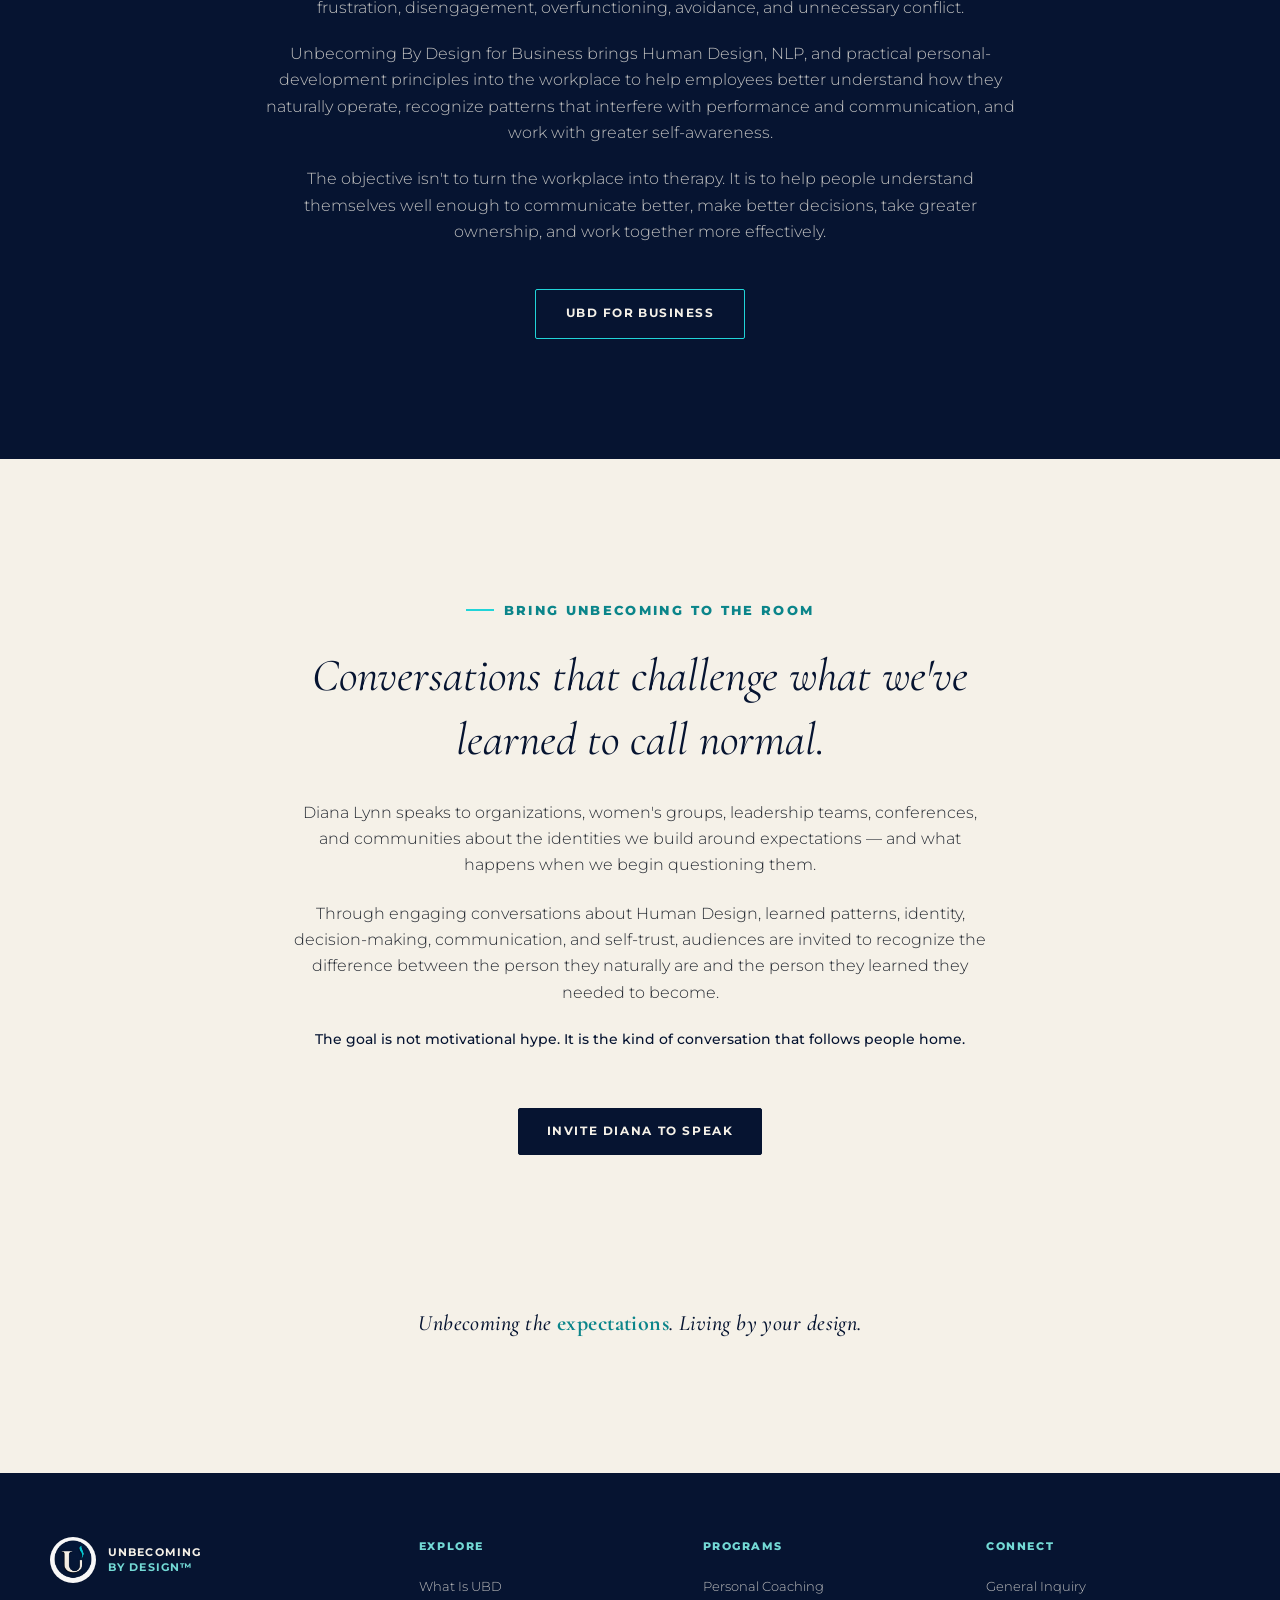
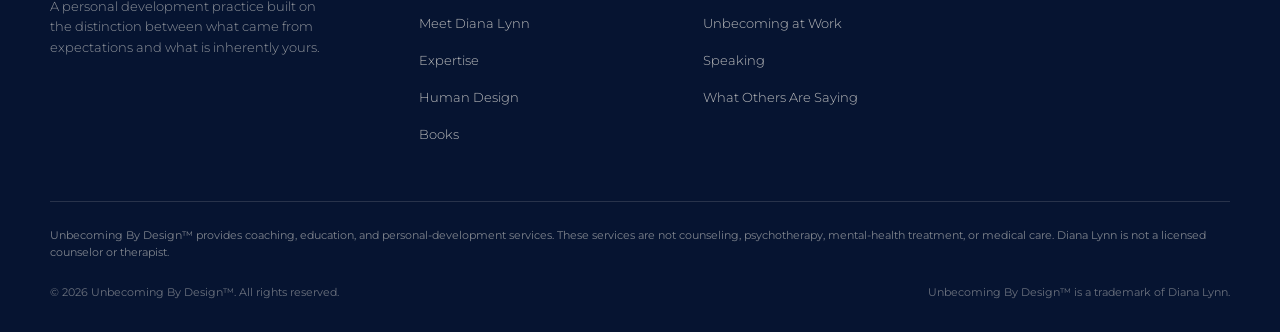
==== commit 4d4d1c69: "Match homepage section heading typography" ====
--- a/index.html
+++ b/index.html
@@ -60,6 +60,10 @@
   .bridge p{font-size:15.5px;font-weight:300;color:var(--graphite);}
 
   .ways{padding:56px 40px 40px;}
+  .ways .section-head h2{
+    font-family:var(--serif);font-size:clamp(34px,4.8vw,60px);font-weight:600;
+    letter-spacing:0.03em;line-height:1.08;
+  }
   .cards{
     max-width:var(--max);margin:0 auto;display:grid;grid-template-columns:repeat(3,1fr);
     gap:1px;background:rgba(6,20,49,0.12);border:1px solid rgba(6,20,49,0.12);
@@ -161,7 +165,7 @@
 
   <section class="hd-invite reveal" style="max-width:860px;margin:0 auto 20px;padding:10px 40px 20px;text-align:center;">
     <span class="eyebrow" style="justify-content:center;margin-bottom:16px;">Human Design</span>
-    <h2 style="font-family:var(--serif);font-size:clamp(28px,4vw,42px);font-weight:500;margin-bottom:16px;">Discover Your Human Design</h2>
+    <h2 style="font-family:var(--serif);font-size:clamp(34px,4.8vw,60px);font-weight:600;letter-spacing:0.03em;line-height:1.08;margin-bottom:18px;">Discover Your Human Design</h2>
     <p style="max-width:650px;margin:0 auto 28px;font-size:15.5px;font-weight:300;color:var(--graphite);">Explore how you naturally move through decisions, relationships, energy, and life with your personal Human Design report.</p>
     <a href="humandesign.html" class="btn-connect">Get Your Human Design Report</a>
   </section>
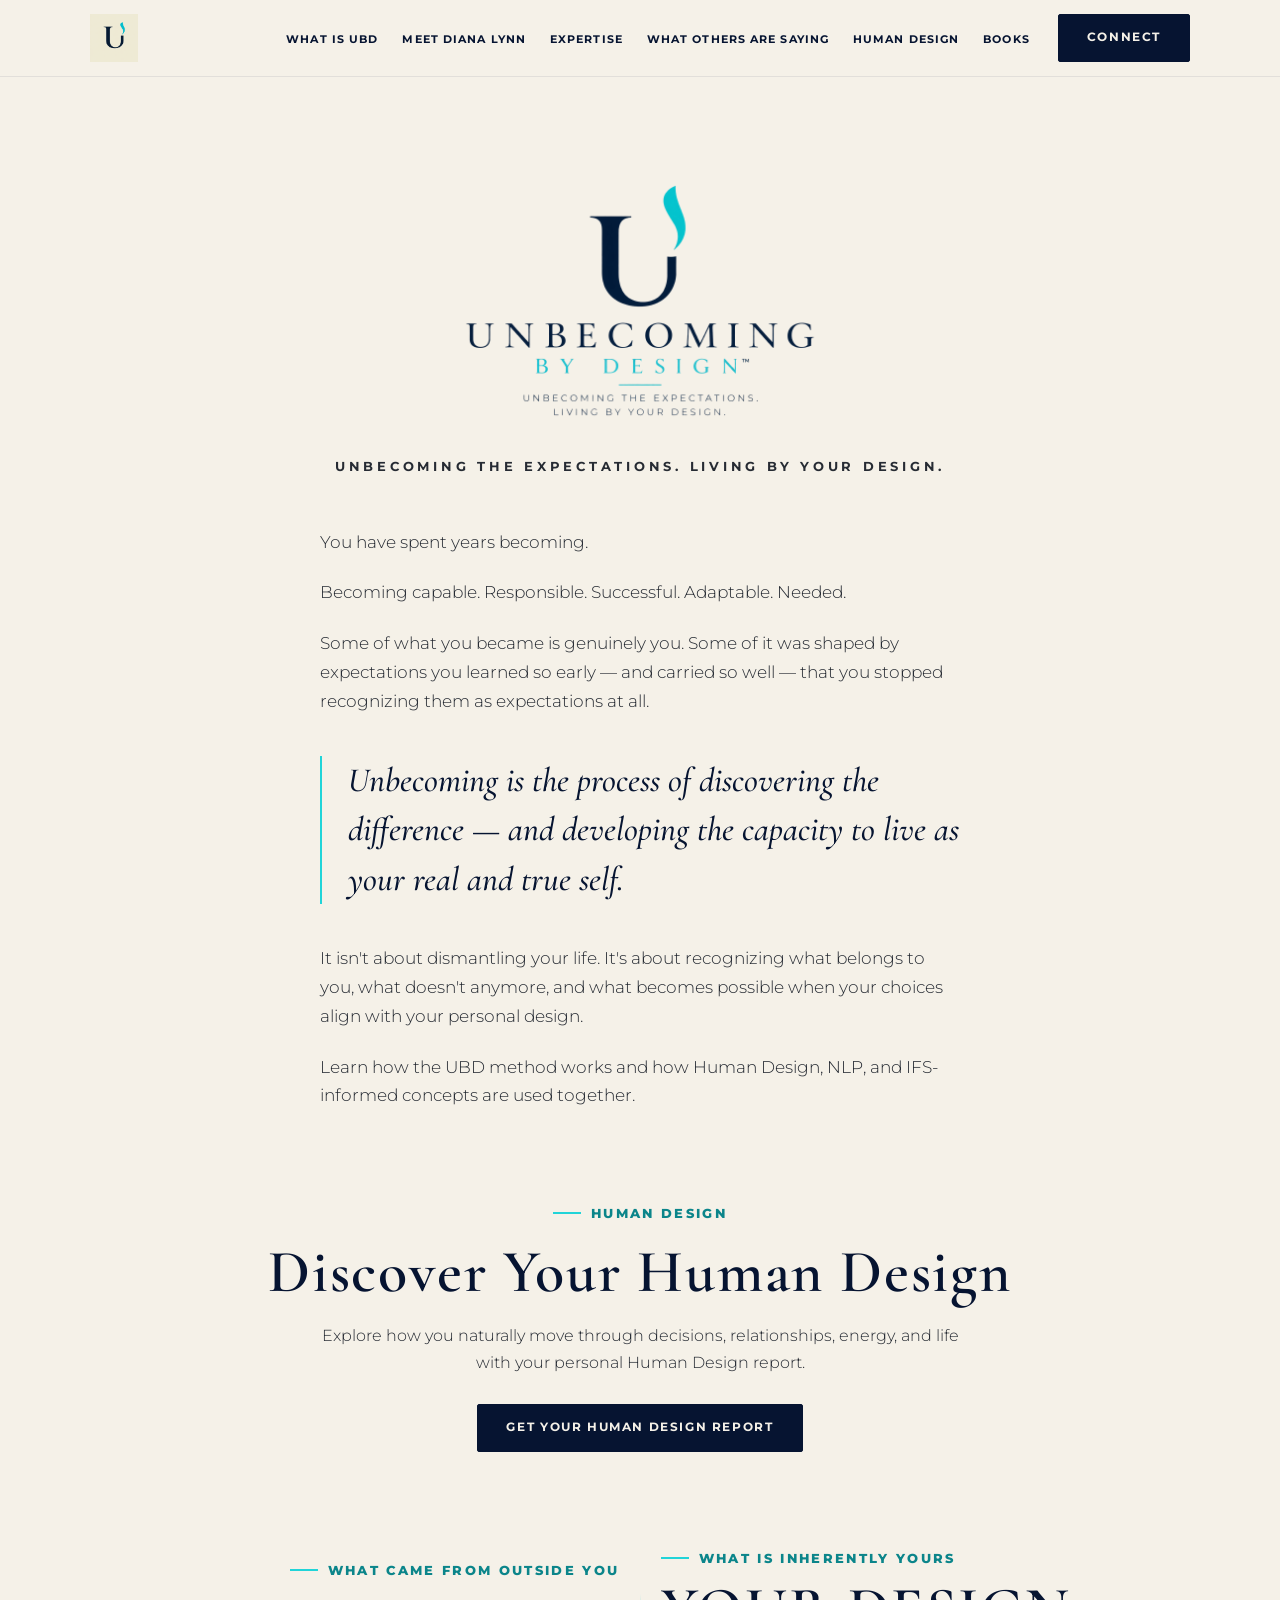
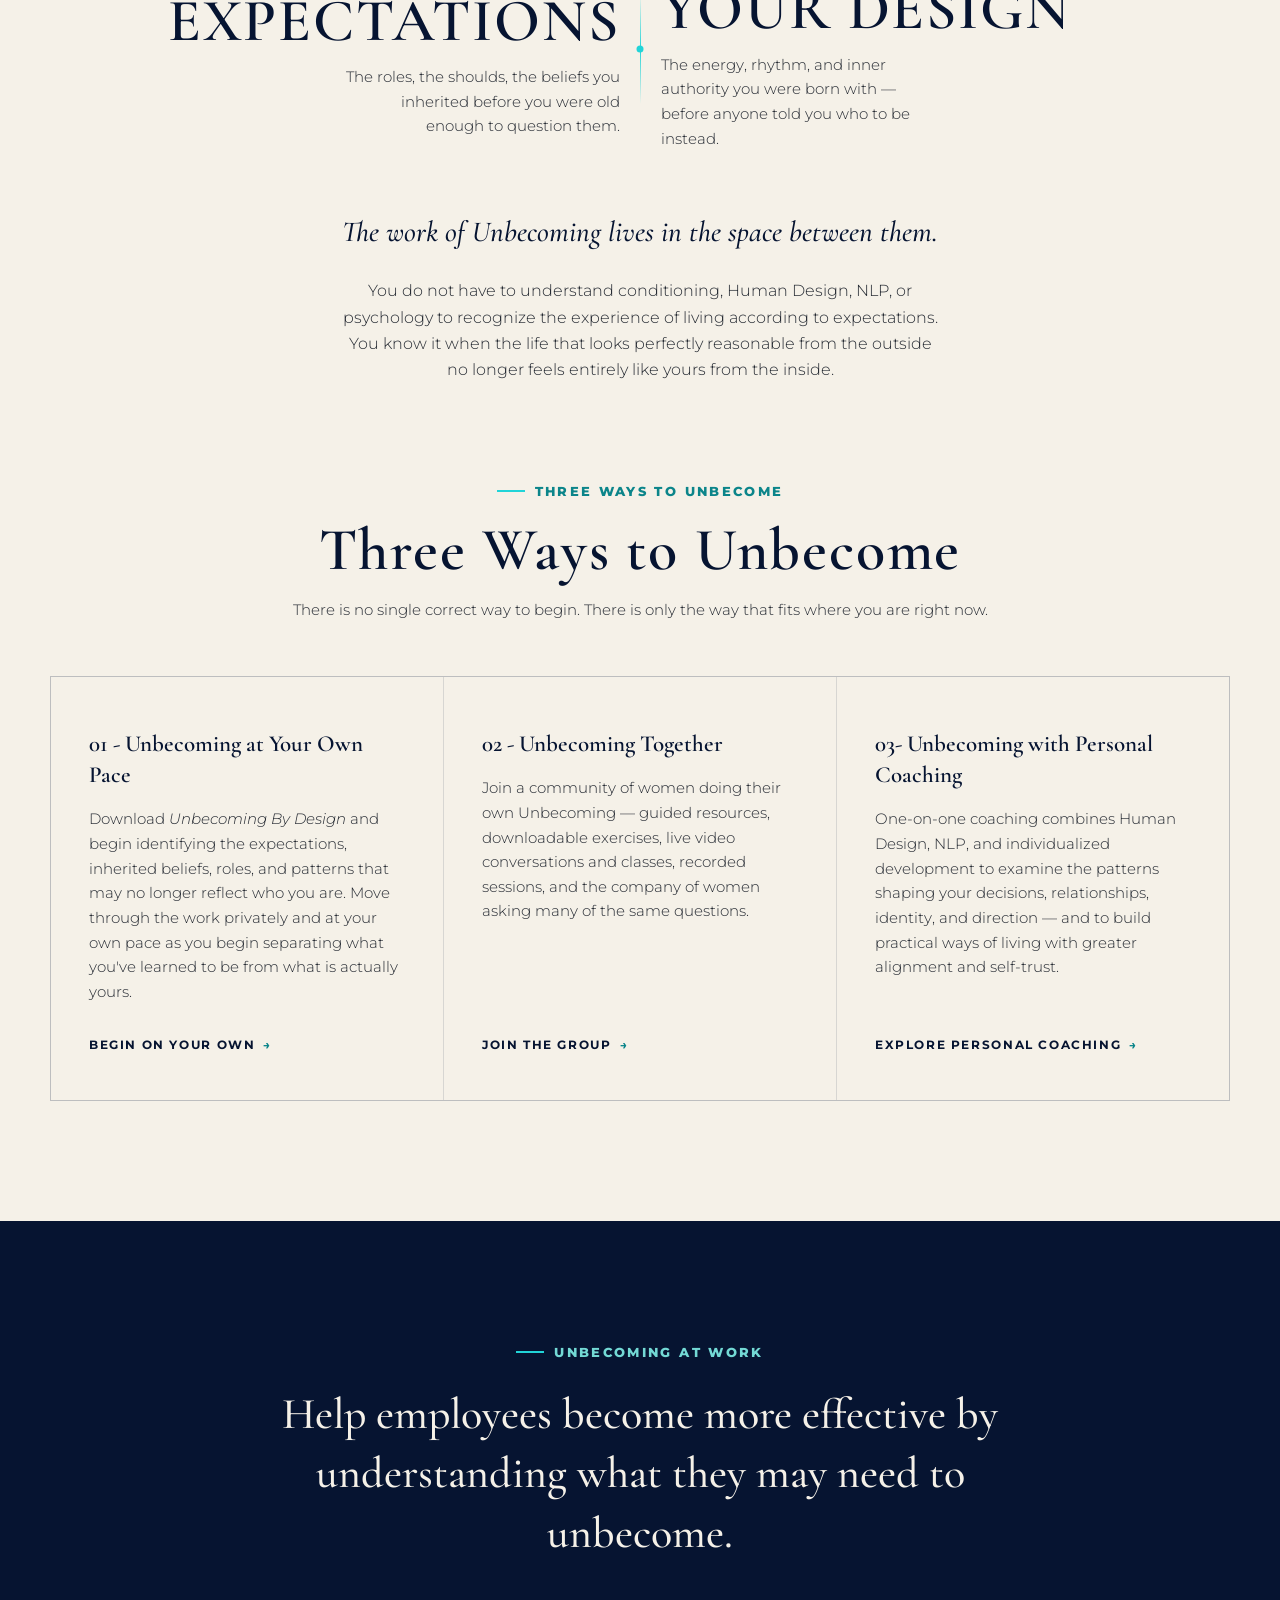
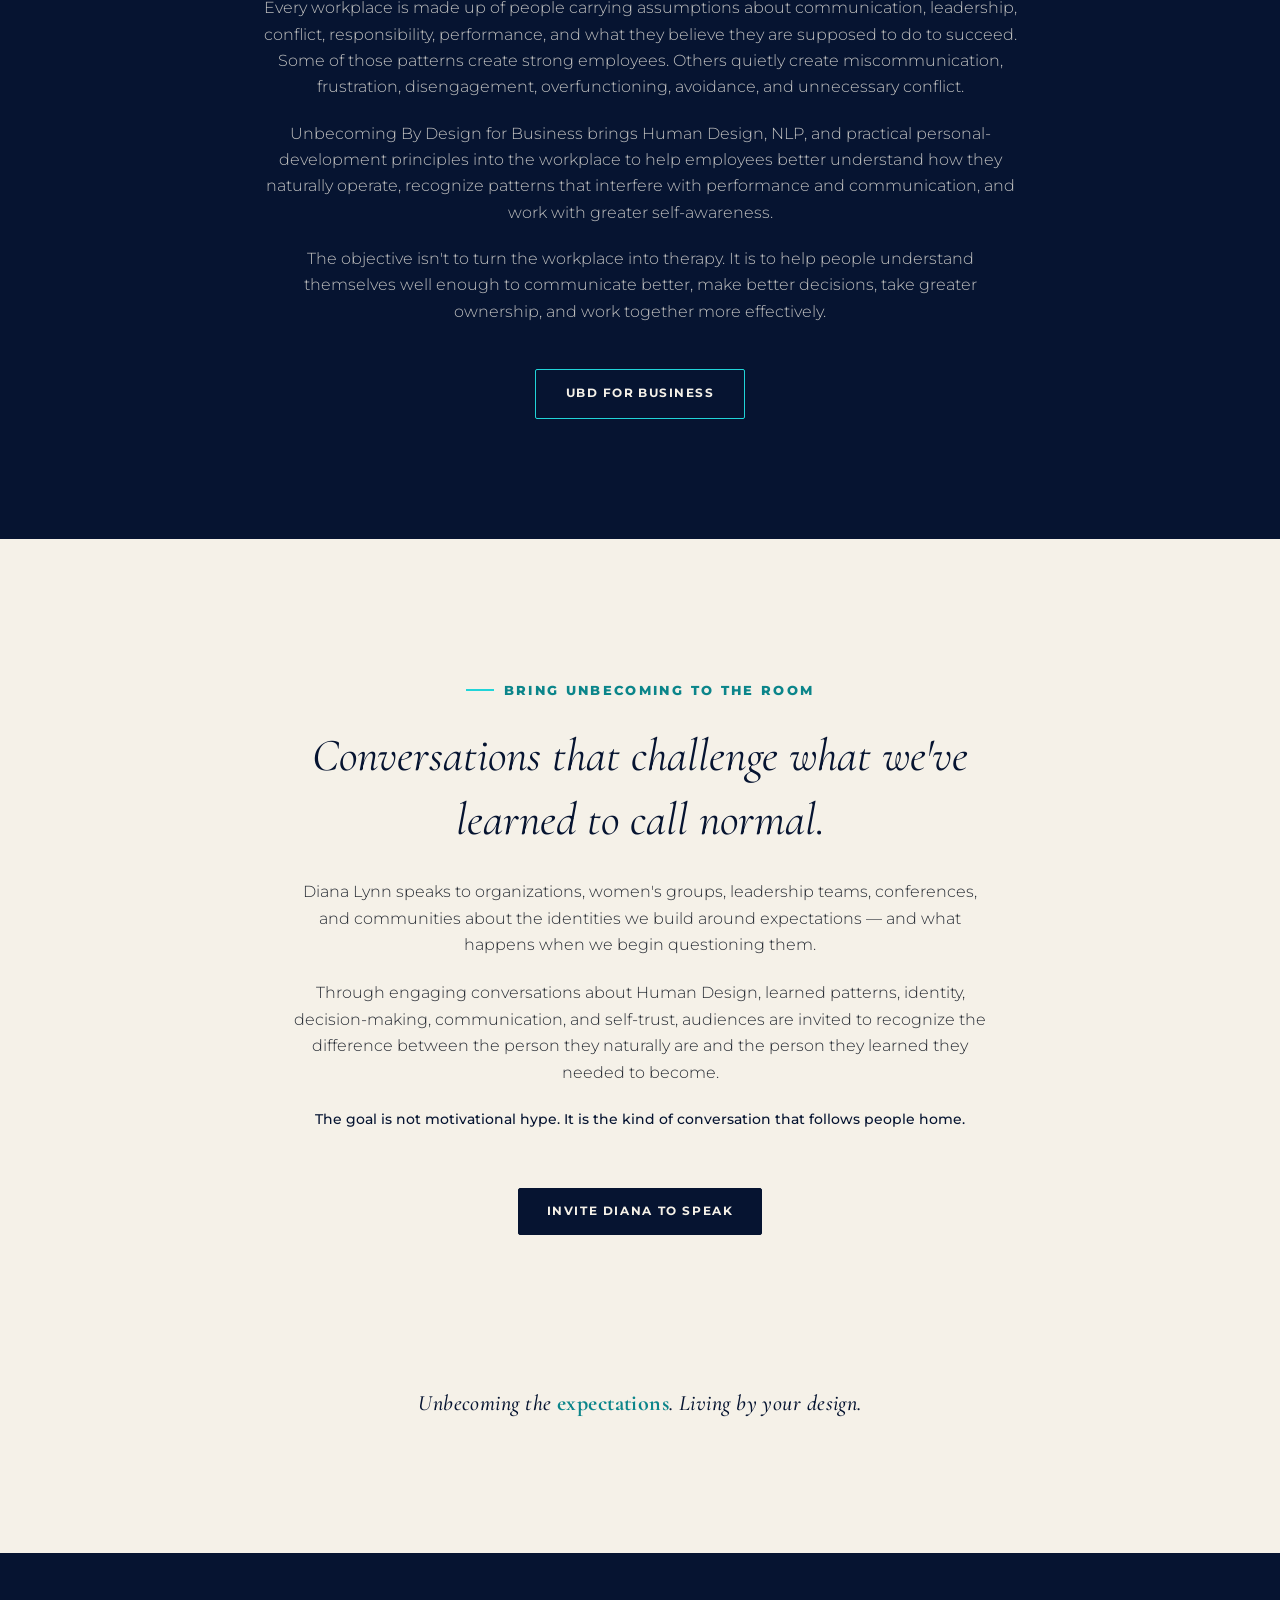
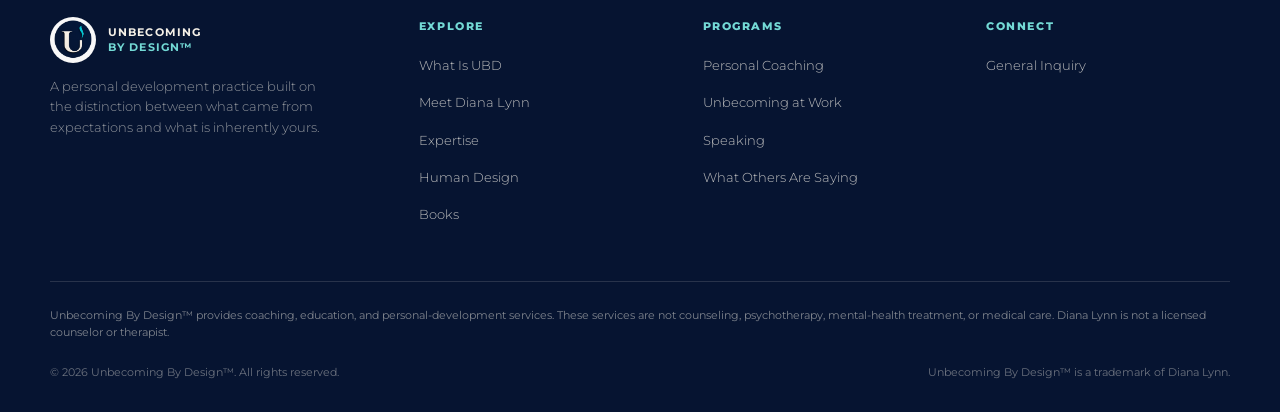
==== commit c3ff6ffd: "Strengthen homepage semantic structure and internal linking" ====
--- a/index.html
+++ b/index.html
@@ -5,6 +5,14 @@
 <meta name="viewport" content="width=device-width, initial-scale=1.0">
 <title>Unbecoming By Design™ | Unbecoming the expectations. Living by your design.</title>
 <meta name="description" content="Unbecoming By Design™ — personal development for women ready to distinguish what came from expectations and what is inherently theirs, through Human Design, NLP, and IFS-informed coaching with Diana Lynn.">
+
+  <link rel="canonical" href="https://unbecomingbydesign.com/">
+  <meta property="og:type" content="website">
+  <meta property="og:site_name" content="Unbecoming By Design">
+  <meta property="og:title" content="Unbecoming By Design™ | Unbecoming the expectations. Living by your design.">
+  <meta property="og:description" content="Unbecoming By Design™ — personal development for women ready to distinguish what came from expectations and what is inherently theirs, through Human Design, NLP, and IFS-informed coaching with Diana Lynn.">
+  <meta property="og:url" content="https://unbecomingbydesign.com/">
+  <meta name="twitter:card" content="summary">
 <link rel="preconnect" href="https://fonts.googleapis.com">
 <link rel="preconnect" href="https://fonts.gstatic.com" crossorigin>
 <link href="https://fonts.googleapis.com/css2?family=Montserrat:ital,wght@0,200;0,300;0,400;0,500;0,600;0,700;0,800;1,300;1,400&family=Cormorant+Garamond:ital,wght@0,300;0,400;0,500;0,600;1,400&display=swap" rel="stylesheet">
@@ -122,7 +130,38 @@
     .speaking{padding:76px 24px 86px;}
     .closing{padding:0 24px 80px;}
   }
+.seo-h1{position:absolute;width:1px;height:1px;padding:0;margin:-1px;overflow:hidden;clip:rect(0,0,0,0);white-space:nowrap;border:0;}
 </style>
+  <script type="application/ld+json">
+{
+  "@context": "https://schema.org",
+  "@graph": [
+    {
+      "@type": "WebSite",
+      "@id": "https://unbecomingbydesign.com/#website",
+      "url": "https://unbecomingbydesign.com/",
+      "name": "Unbecoming By Design",
+      "description": "Personal development for women using Human Design, NLP, and IFS-informed concepts to distinguish expectations from what is inherently theirs."
+    },
+    {
+      "@type": "Person",
+      "@id": "https://unbecomingbydesign.com/#dianalynn",
+      "name": "DianaLynn Denton",
+      "url": "https://unbecomingbydesign.com/meetdianalynn.html",
+      "jobTitle": "Human Design and Neurochange Practitioner"
+    },
+    {
+      "@type": "ProfessionalService",
+      "@id": "https://unbecomingbydesign.com/#organization",
+      "name": "Unbecoming By Design",
+      "url": "https://unbecomingbydesign.com/",
+      "founder": {
+        "@id": "https://unbecomingbydesign.com/#dianalynn"
+      }
+    }
+  ]
+}
+  </script>
 </head>
 <body>
 
@@ -149,6 +188,7 @@
 <main>
 
   <section class="hero">
+    <h1 class="seo-h1">Unbecoming By Design</h1>
     <div class="hero-lockup">
       <img src="assets/UBDTOP001.png" alt="Unbecoming By Design™">
       <div class="sub">Unbecoming the expectations. Living by your design.</div>
@@ -160,6 +200,7 @@
       <p>Some of what you became is genuinely you. Some of it was shaped by expectations you learned so early — and carried so well — that you stopped recognizing them as expectations at all.</p>
       <p class="emphasis">Unbecoming is the process of discovering the difference — and developing the capacity to live as your real and true self.</p>
       <p>It isn't about dismantling your life. It's about recognizing what belongs to you, what doesn't anymore, and what becomes possible when your choices align with your personal design.</p>
+      <p class="context-link"><a href="whatisUBD.html">Learn how the UBD method works</a> and how Human Design, NLP, and IFS-informed concepts are used together.</p>
     </div>
   </section>
 
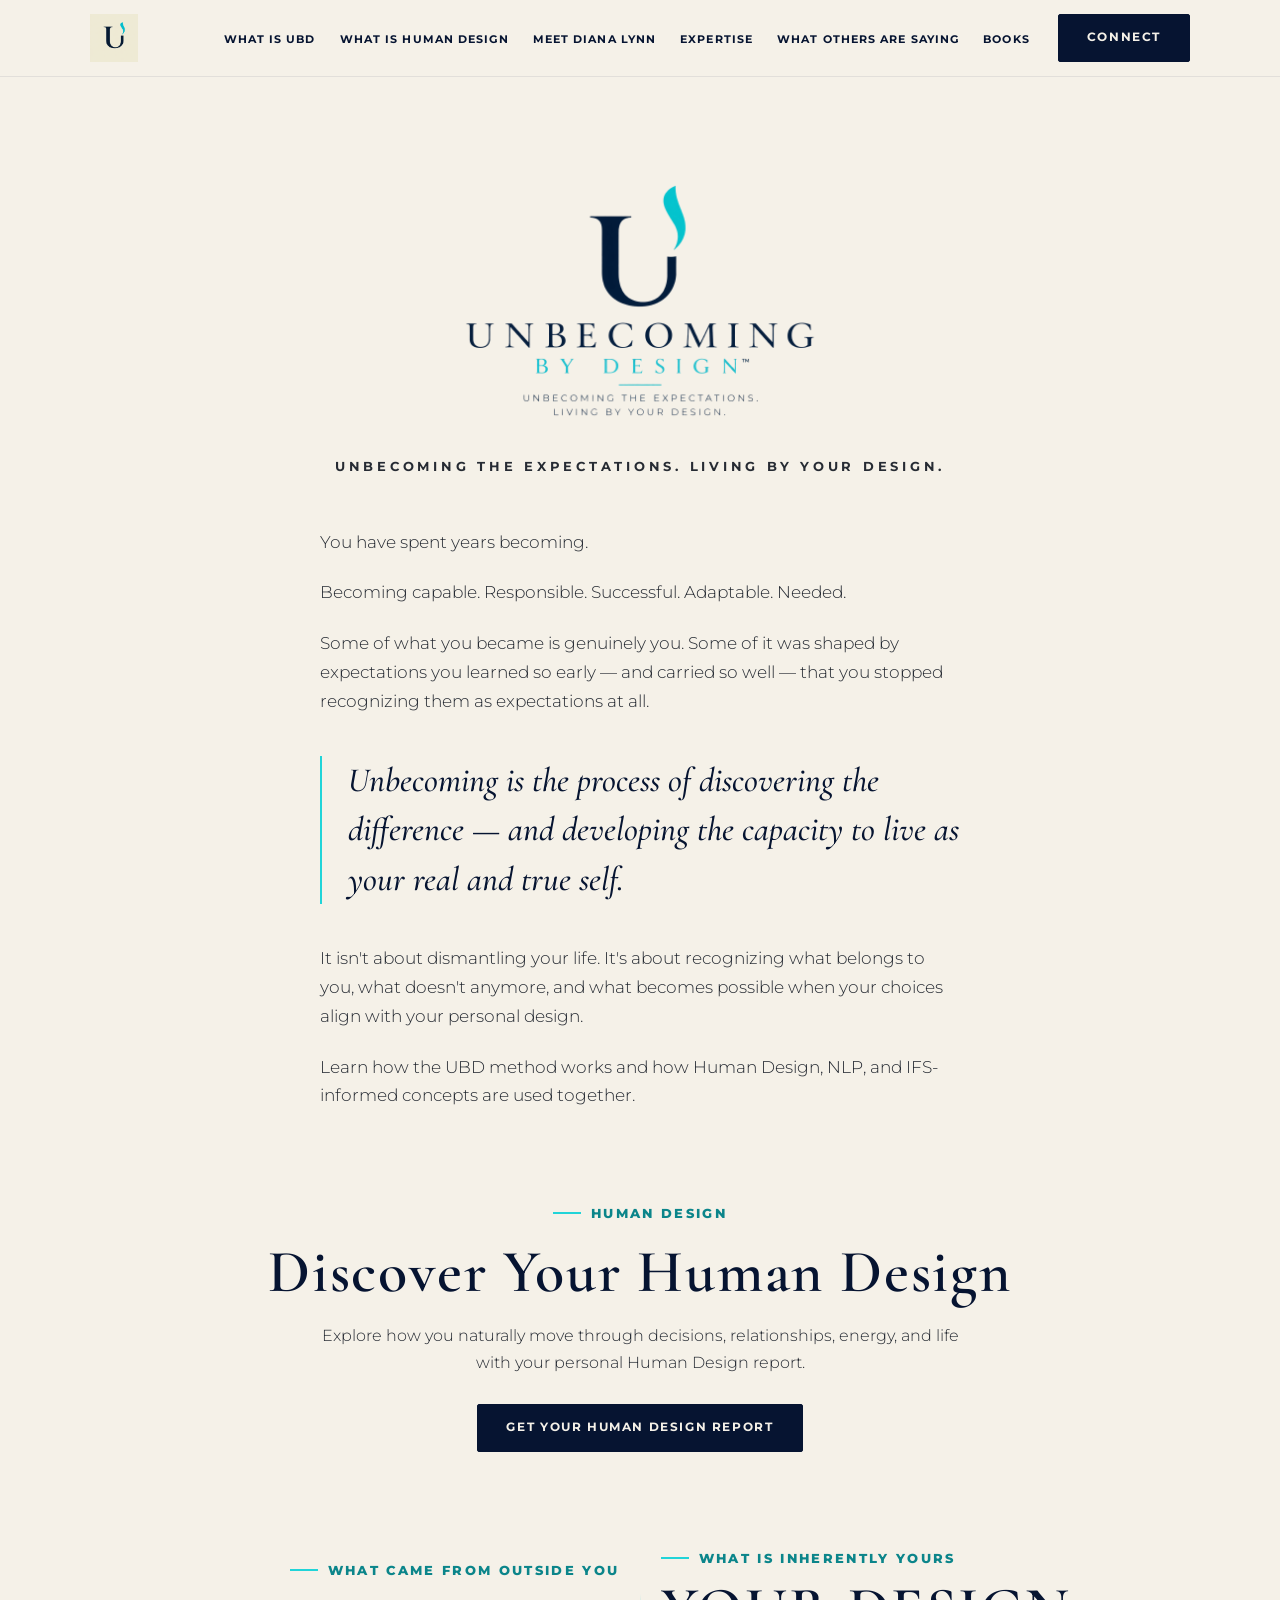
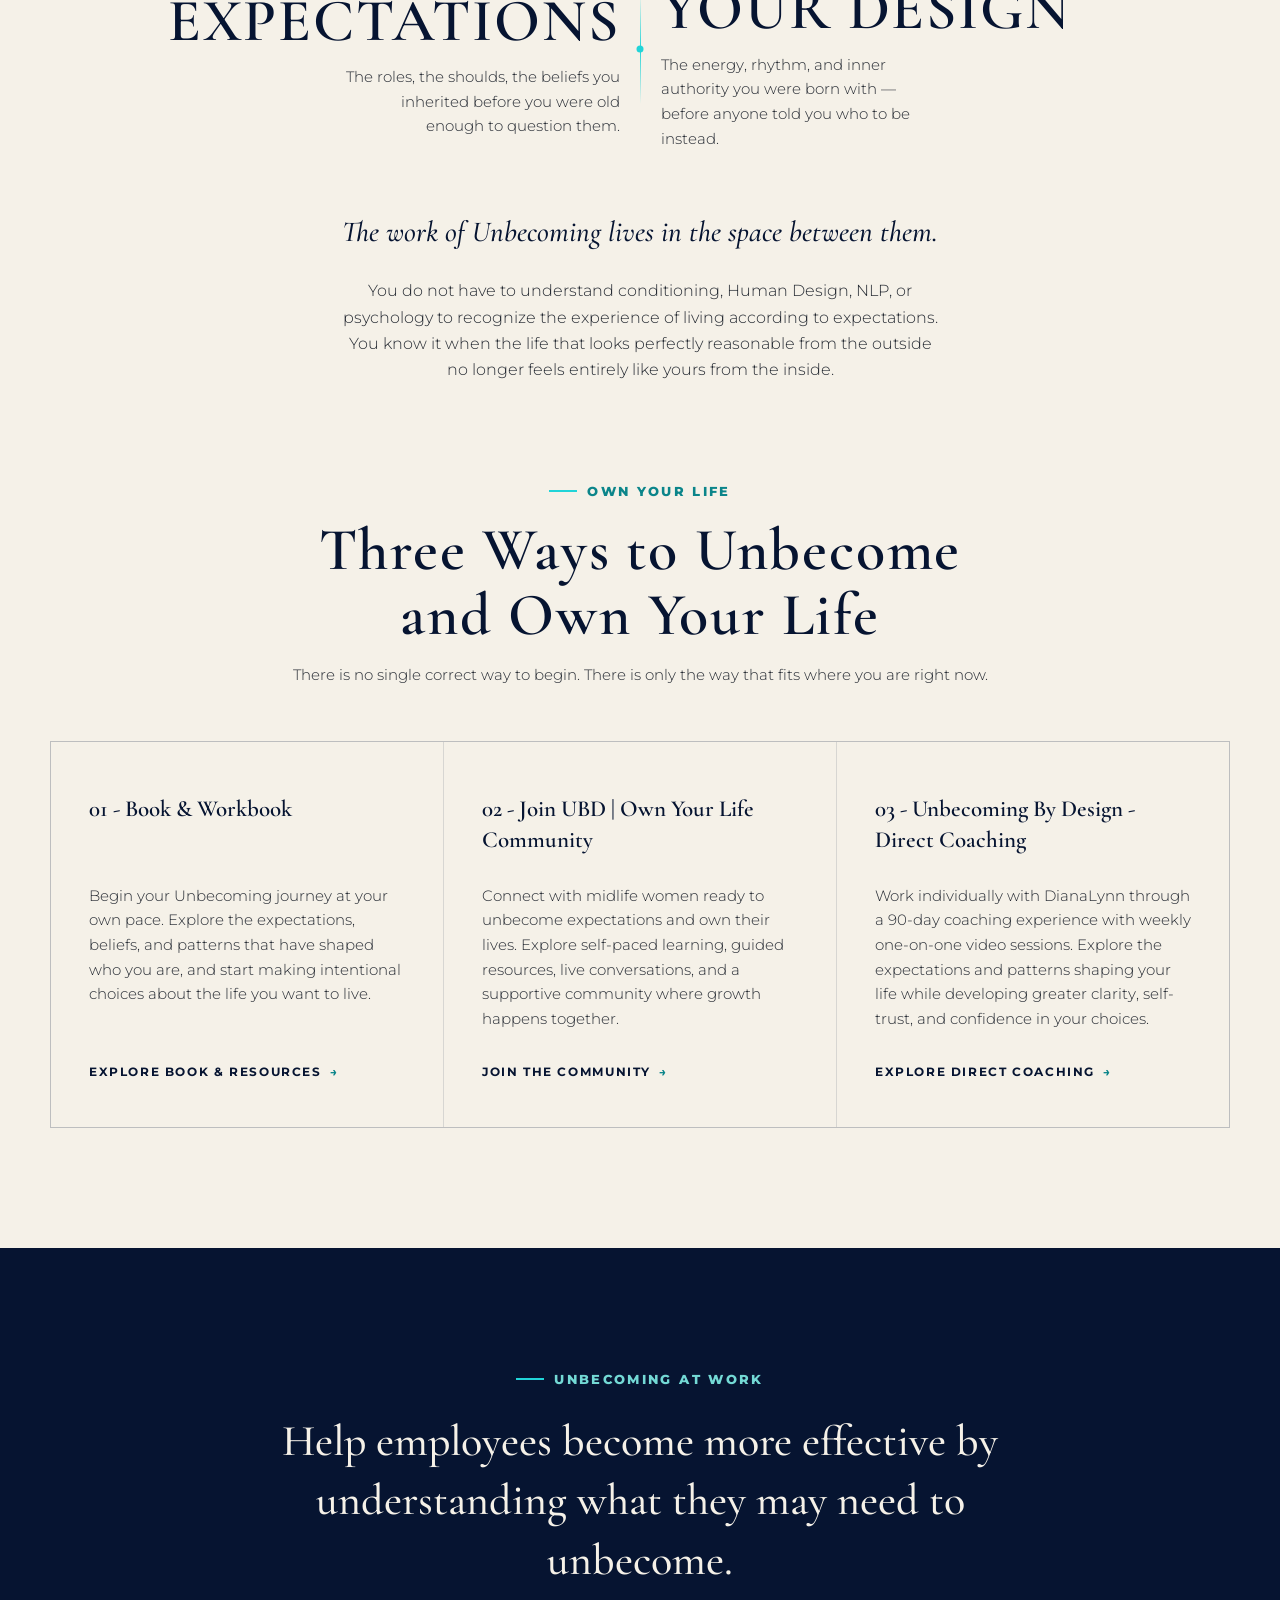
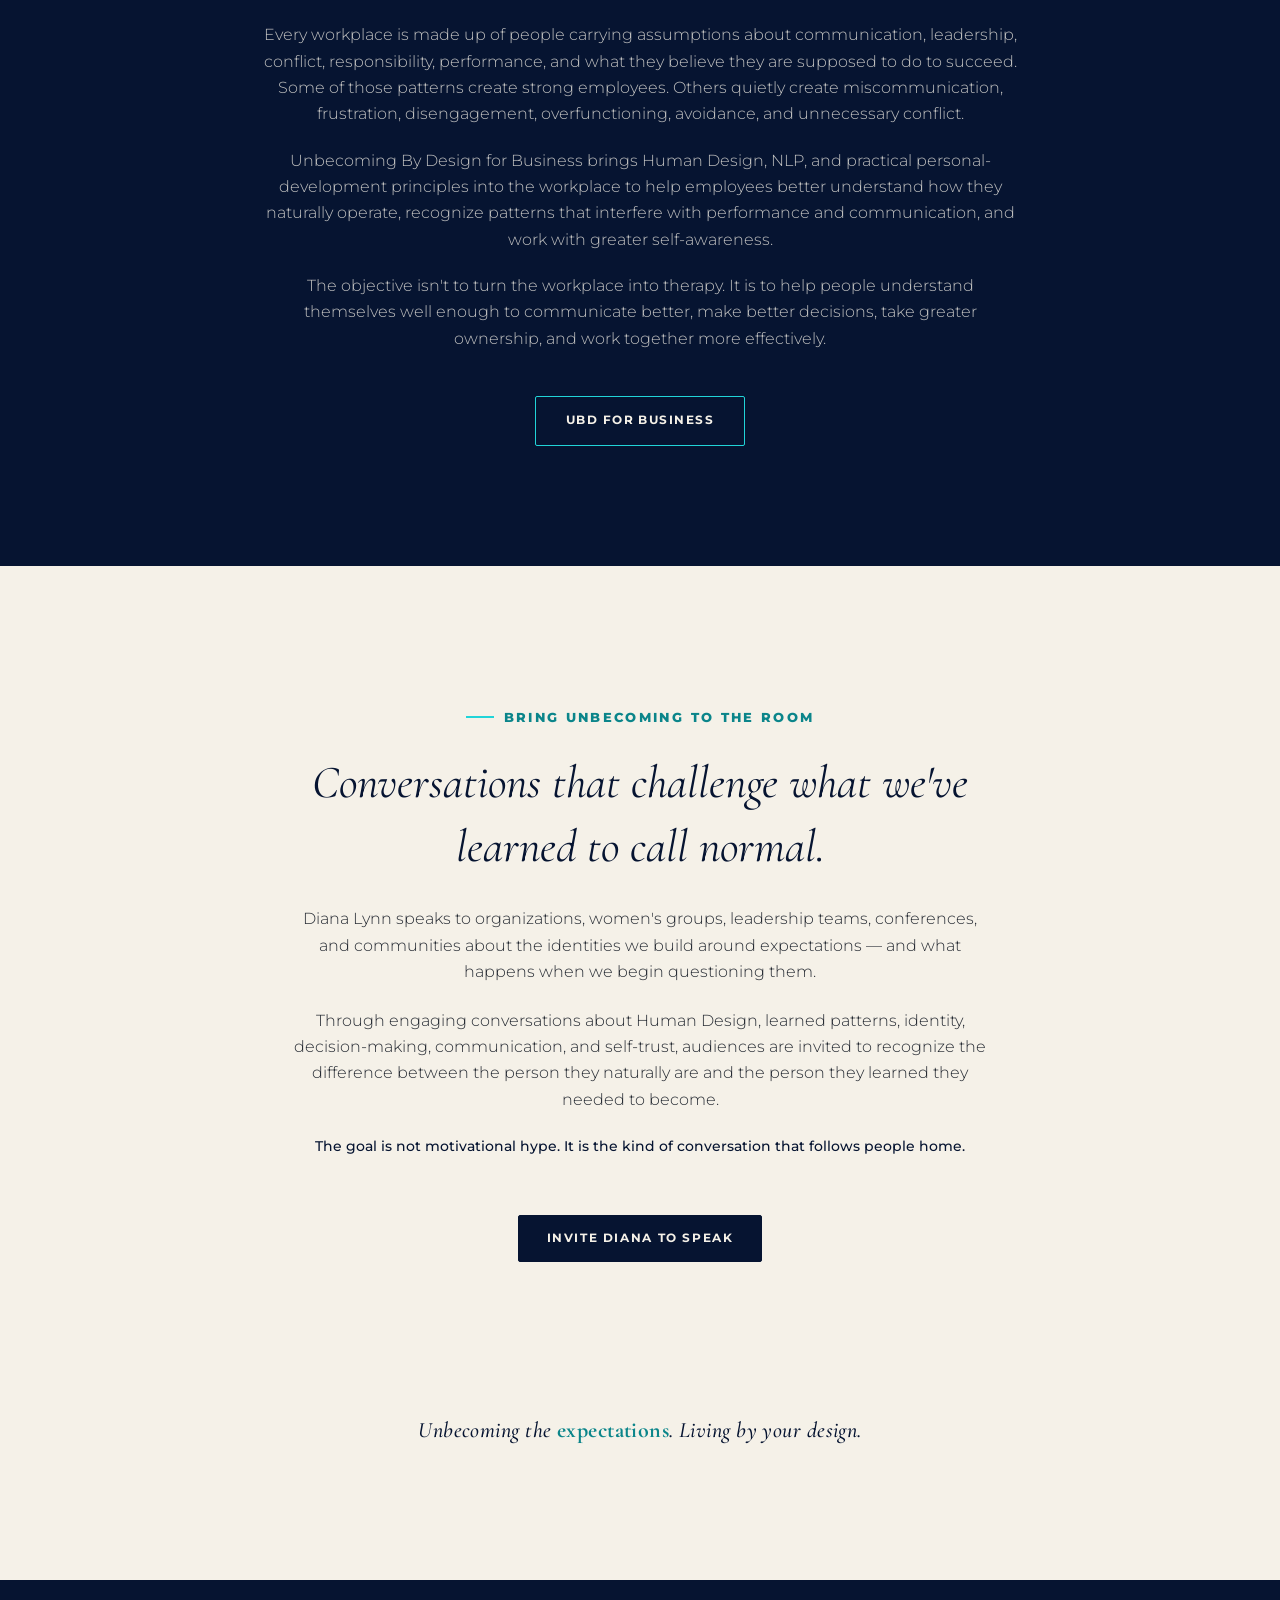
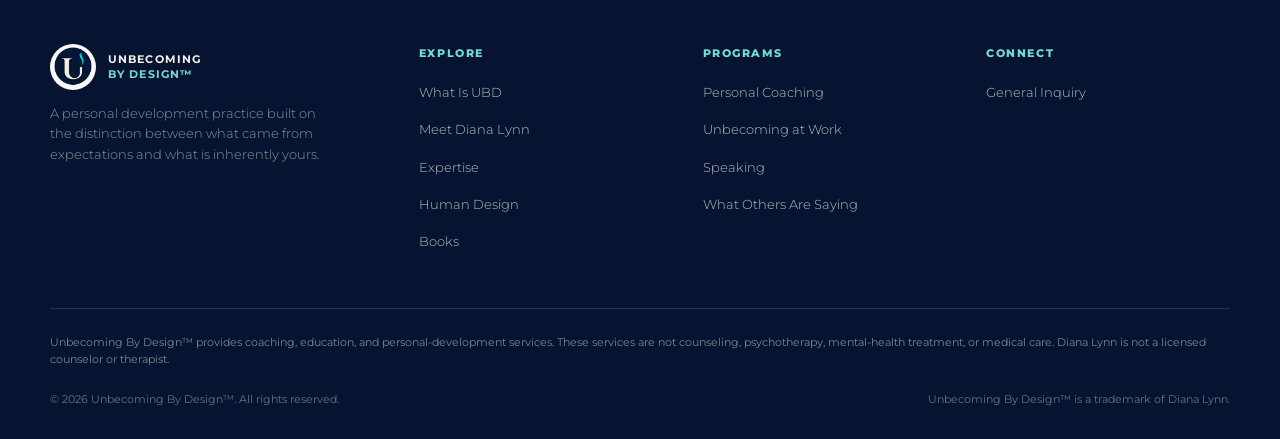
==== commit 9ccc9530: "Refresh UBD pathways and Human Design navigation" ====
--- a/index.html
+++ b/index.html
@@ -78,6 +78,10 @@
   }
   .card{background:var(--ivory);padding:52px 38px 44px;display:flex;flex-direction:column;transition:background .4s ease;}
   .card:hover{background:#efe9dc;}
+  .card-link{color:inherit;text-decoration:none;cursor:pointer;}
+  .card-link:focus-visible{outline:3px solid var(--aqua);outline-offset:-4px;}
+  .card-link h3{min-height:3.2em;}
+  .card-link .card-cta{margin-top:auto;}
   .card .num{font-size:12px;font-weight:700;letter-spacing:0.14em;color:var(--aqua-text);margin-bottom:26px;}
   .card h3{font-family:var(--serif);font-size:23px;font-weight:600;margin-bottom:16px;line-height:1.35;}
   .card p{font-size:14.5px;font-weight:300;color:var(--graphite);margin-bottom:32px;flex-grow:1;}
@@ -173,10 +177,11 @@
     <nav class="primary" aria-label="Primary">
       <ul>
         <li><a href="whatisUBD.html" data-page="whatisUBD.html">What Is UBD</a></li>
+        <li><a href="humandesign.html" data-page="humandesign.html">What Is Human Design</a></li>
         <li><a href="meetdianalynn.html" data-page="meetdianalynn.html">Meet Diana Lynn</a></li>
         <li><a href="expertise.html" data-page="expertise.html">Expertise</a></li>
         <li><a href="whatothersaresaying.html" data-page="whatothersaresaying.html">What Others Are Saying</a></li>
-        <li><a href="humandesign.html" data-page="humandesign.html">Human Design</a></li>
+        
         <li><a href="books.html" data-page="books.html">Books</a></li>
       </ul>
       <a href="connect.html?type=General" class="btn-connect">Connect</a>
@@ -234,27 +239,27 @@
 
   <section class="ways" id="ways">
     <div class="section-head reveal">
-      <span class="eyebrow" style="justify-content:center;margin-bottom:16px;">Three Ways to Unbecome</span>
-      <h2>Three Ways to Unbecome</h2>
+      <span class="eyebrow" style="justify-content:center;margin-bottom:16px;">Own Your Life</span>
+      <h2>Three Ways to Unbecome and Own Your Life</h2>
       <p>There is no single correct way to begin. There is only the way that fits where you are right now.</p>
     </div>
 
     <div class="cards reveal">
-      <div class="card">
-        <h3>01 - Unbecoming at Your Own Pace</h3>
-        <p>Download <em>Unbecoming By Design</em> and begin identifying the expectations, inherited beliefs, roles, and patterns that may no longer reflect who you are. Move through the work privately and at your own pace as you begin separating what you've learned to be from what is actually yours.</p>
-        <a href="connect.html?type=Personal&interest=01%20-%20Unbecome%20at%20Your%20Own%20Pace" class="card-cta">Begin On Your Own <span class="arrow">→</span></a>
-      </div>
-      <div class="card">
-        <h3>02 - Unbecoming Together</h3>
-        <p>Join a community of women doing their own Unbecoming — guided resources, downloadable exercises, live video conversations and classes, recorded sessions, and the company of women asking many of the same questions.</p>
-        <a href="connect.html?type=Personal&interest=02%20-%20Unbecome%20Together" class="card-cta">Join The Group <span class="arrow">→</span></a>
-      </div>
-      <div class="card">
-        <h3>03- Unbecoming with Personal Coaching</h3>
-        <p>One-on-one coaching combines Human Design, NLP, and individualized development to examine the patterns shaping your decisions, relationships, identity, and direction — and to build practical ways of living with greater alignment and self-trust.</p>
-        <a href="connect.html?type=Personal&interest=03%20-%20Unbecome%20with%20Personal%20Coaching" class="card-cta">Explore Personal Coaching <span class="arrow">→</span></a>
-      </div>
+      <a class="card card-link" href="books.html" aria-label="Explore Book and Workbook resources">
+        <h3>01 - Book &amp; Workbook</h3>
+        <p>Begin your Unbecoming journey at your own pace. Explore the expectations, beliefs, and patterns that have shaped who you are, and start making intentional choices about the life you want to live.</p>
+        <span class="card-cta">Explore Book &amp; Resources <span class="arrow" aria-hidden="true">→</span></span>
+      </a>
+      <a class="card card-link" href="https://www.skool.com/ubecoming-by-design-collective-4016/about" target="_blank" rel="noopener noreferrer" aria-label="Join UBD Own Your Life Community on Skool">
+        <h3>02 - Join UBD | Own Your Life Community</h3>
+        <p>Connect with midlife women ready to unbecome expectations and own their lives. Explore self-paced learning, guided resources, live conversations, and a supportive community where growth happens together.</p>
+        <span class="card-cta">Join the Community <span class="arrow" aria-hidden="true">→</span></span>
+      </a>
+      <a class="card card-link" href="connect.html?type=Personal&amp;interest=03%20-%20Unbecoming%20with%20Personal%20Coaching" aria-label="Explore 90-day direct coaching">
+        <h3>03 - Unbecoming By Design - Direct Coaching</h3>
+        <p>Work individually with DianaLynn through a 90-day coaching experience with weekly one-on-one video sessions. Explore the expectations and patterns shaping your life while developing greater clarity, self-trust, and confidence in your choices.</p>
+        <span class="card-cta">Explore Direct Coaching <span class="arrow" aria-hidden="true">→</span></span>
+      </a>
     </div>
   </section>
 
